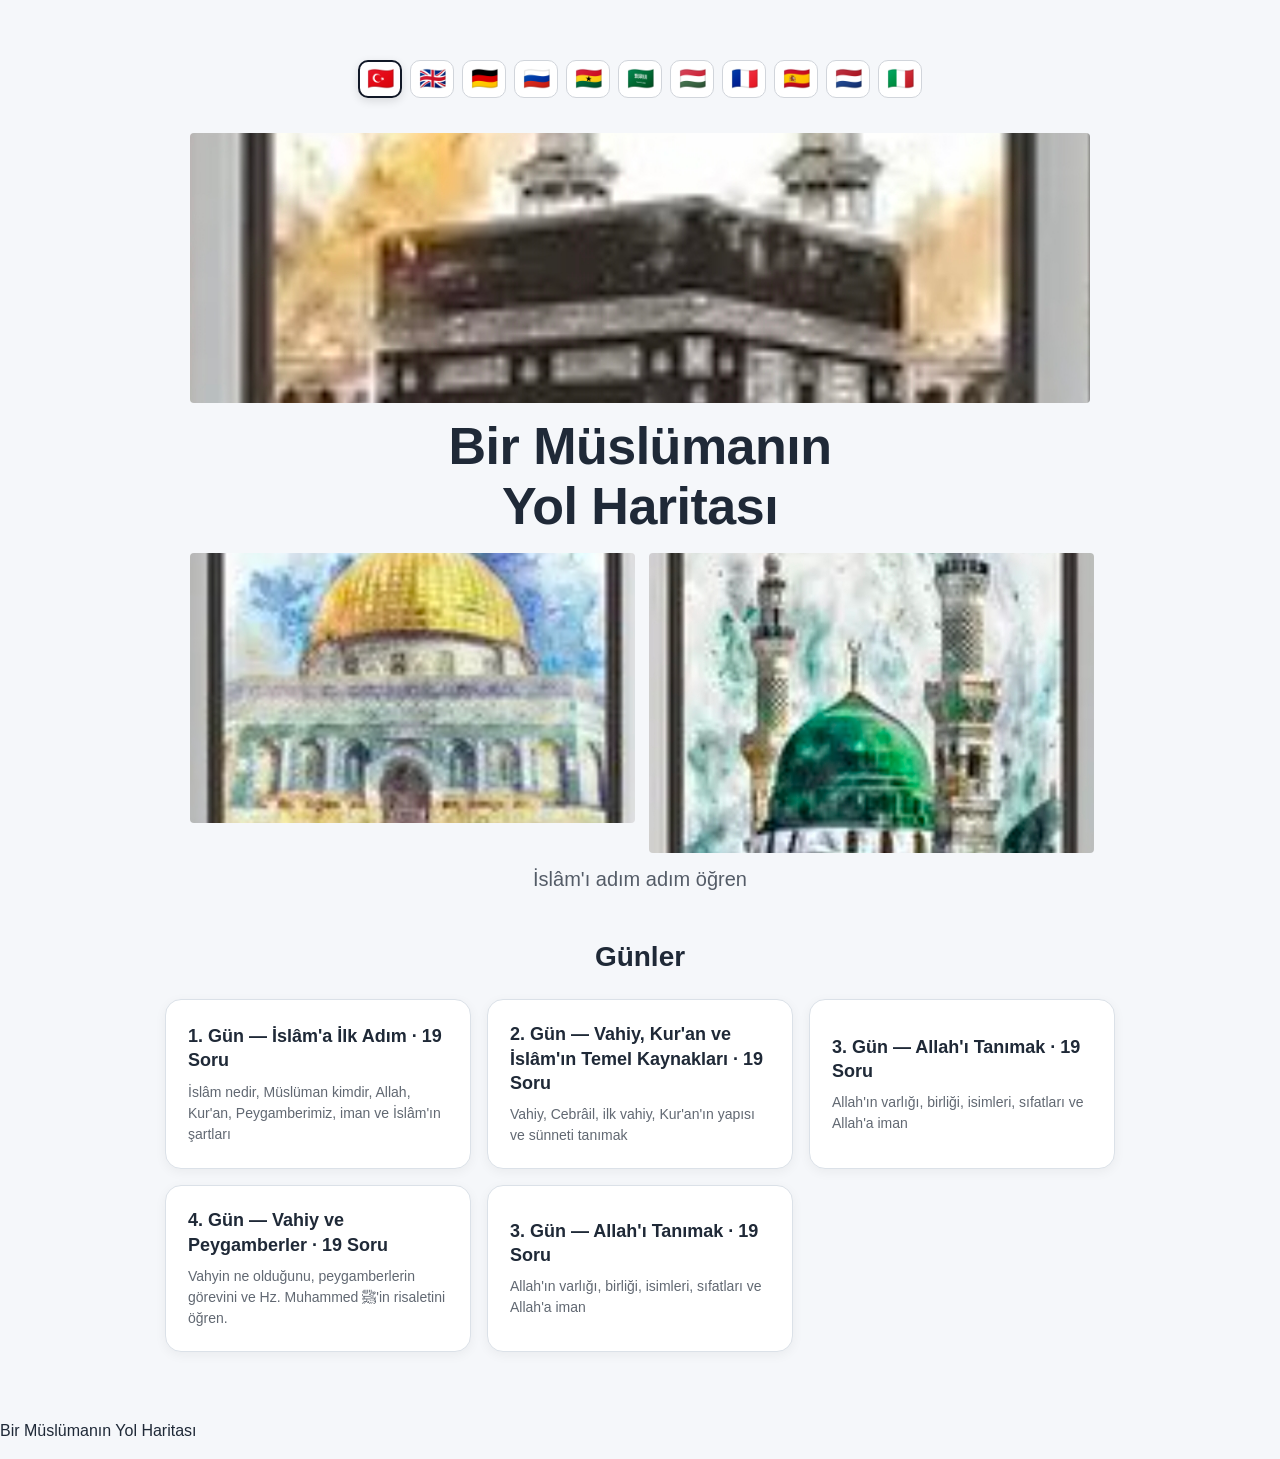
==== index.html @ 241ba75c "Update index.html" ====
<!DOCTYPE html>
<html lang="tr">

<head>

  <meta charset="UTF-8">

  <meta
    name="viewport"
    content="width=device-width, initial-scale=1.0"
  >

  <meta
    name="description"
    content="Bir Müslümanın Yol Haritası — 11 Dilde İslami Bilgi"
  >

  <meta
    name="theme-color"
    content="#f5f1e8"
  >

  <title>Bir Müslümanın Yol Haritası</title>

  <link
    rel="stylesheet"
    href="style.css"
  >

</head>


<body>


  <!-- =========================================
       ANA SAYFA
  ========================================== -->

  <main id="home-page">


    <!-- =====================================
         ÜST BÖLÜM
    ====================================== -->

    <header class="home-header">


      <!-- =====================================
           11 DİL
      ====================================== -->

      <div
        id="home-language-selector"
        class="language-selector"
        aria-label="Dil seçimi"
      ></div>


      <!-- =====================================
           KUTSAL MEKÂNLAR
      ====================================== -->

      <div class="holy-sites">


        <!-- KÂBE -->

        <div
          class="holy-site holy-site-kaaba"
        >

          <img
            src="Images/Kabe.jpg"
            alt="Kâbe"
            loading="eager"
          >

        </div>


        <!-- MESCİD-İ AKSÂ -->

        <div
          class="holy-site holy-site-aqsa"
        >

          <img
            src="Images/Aksa.jpg"
            alt="Mescid-i Aksâ"
            loading="eager"
          >

        </div>


        <!-- MESCİD-İ NEBEVÎ -->

        <div
          class="holy-site holy-site-nabawi"
        >

          <img
            src="Images/Nebevi.jpg"
            alt="Mescid-i Nebevî"
            loading="eager"
          >

        </div>


        <!-- ORTA BAŞLIK -->

        <div class="roadmap-title">

          <div>
            Bir Müslümanın
          </div>

          <div>
            Yol Haritası
          </div>

        </div>


      </div>


      <!-- ALT AÇIKLAMA -->

      <p class="home-subtitle">
        İslâm'ı adım adım öğren
      </p>


    </header>



    <!-- =====================================
         GÜNLER
    ====================================== -->

    <section class="days-section">

      <h2>
        Günler
      </h2>

      <div id="days-list">

        <p class="loading-days">
          Günler yükleniyor...
        </p>

      </div>

    </section>


  </main>



  <!-- =========================================
       SORU SAYFASI
  ========================================== -->

  <main
    id="question-page"
    style="display: none;"
  >


    <!-- =====================================
         DİL SEÇİCİ
    ====================================== -->

    <div
      id="language-selector"
      class="language-selector"
      aria-label="Dil seçimi"
    ></div>


    <!-- =====================================
         ÜST NAVİGASYON
    ====================================== -->

    <nav
      id="top-navigation"
      class="navigation"
      aria-label="Soru navigasyonu"
    ></nav>



    <!-- =====================================
         SORU İÇERİĞİ
    ====================================== -->

    <section
      id="question-content"
      class="question-content"
    ></section>



    <!-- =====================================
         ALT NAVİGASYON
    ====================================== -->

    <nav
      id="bottom-navigation"
      class="navigation"
      aria-label="Alt navigasyon"
    ></nav>


  </main>



  <!-- =========================================
       FOOTER
  ========================================== -->

  <footer>

    <p>
      Bir Müslümanın Yol Haritası
    </p>

  </footer>



  <!-- =========================================
       JAVASCRIPT
  ========================================== -->

  <script
    src="app.js"
    defer
  ></script>


</body>

</html>
---- style.css ----
/* =========================================
   BİR MÜSLÜMANIN YOL HARİTASI
   11 DİL
   STYLE.CSS
========================================= */

* {
  box-sizing: border-box;
}

html {
  margin: 0;
  padding: 0;
  scroll-behavior: smooth;
}

body {
  margin: 0;
  padding: 0;
  font-family:
    Arial,
    "Segoe UI",
    sans-serif;
  background: #f5f7fa;
  color: #1f2937;
  line-height: 1.6;
}

button,
input,
select {
  font: inherit;
}

button {
  cursor: pointer;
}

button:disabled {
  cursor: not-allowed;
  opacity: 0.45;
}


/* =========================================
   ANA KONTEYNER
========================================= */

#app {
  width: 100%;
  min-height: 100vh;
}

.container {
  width: min(1100px, calc(100% - 30px));
  margin: 0 auto;
}


/* =========================================
   ANA SAYFA
========================================= */

#home-page {
  min-height: 100vh;
  padding-bottom: 50px;
}

.home-header {
  text-align: center;
  padding: 30px 15px 25px;
}


/* =========================================
   KUTSAL MEKÂNLAR
========================================= */

.holy-sites {
  width: min(900px, calc(100% - 30px));
  margin: 25px auto 0;

  display: grid;

  grid-template-columns:
    1fr 1fr;

  grid-template-areas:
    "kaaba kaaba"
    "title title"
    "aqsa nabawi";

  gap: 10px;
}


/* =========================================
   GÖRSEL KUTULARI
========================================= */

.holy-site {
  width: 100%;
  overflow: hidden;
}

.holy-site img {
  display: block;
  width: 100%;
  height: 100%;
  object-fit: cover;
}


/* =========================================
   KÂBE
========================================= */

.holy-site-kaaba {
  grid-area: kaaba;
  height: 270px;
  border-radius: 4px;
}

.holy-site-kaaba img {
  width: 100%;
  height: 100%;
  object-fit: cover;
}


/* =========================================
   ORTA BAŞLIK
========================================= */

.roadmap-title {
  grid-area: title;

  margin: 0;
  padding: 4px 0 6px;

  font-size: clamp(30px, 5vw, 52px);

  font-weight: 800;

  line-height: 1.15;

  letter-spacing: -0.5px;

  text-align: center;
}


/* =========================================
   MESCİD-İ AKSÂ
========================================= */

.holy-site-aqsa {
  grid-area: aqsa;

  height: 270px;

  margin-right: 4px;

  border-radius: 4px;
}

.holy-site-aqsa img {
  width: 100%;
  height: 100%;
  object-fit: cover;
}


/* =========================================
   MESCİD-İ NEBEVÎ
========================================= */

.holy-site-nabawi {
  grid-area: nabawi;

  height: 300px;

  margin-left: 4px;

  border-radius: 4px;
}

.holy-site-nabawi img {
  width: 100%;
  height: 100%;
  object-fit: cover;
}


/* =========================================
   ALT AÇIKLAMA
========================================= */

.home-subtitle {
  margin: 10px auto 0;

  max-width: 750px;

  font-size: clamp(16px, 2.5vw, 20px);

  opacity: 0.75;
}


/* =========================================
   DİL SEÇİCİ
========================================= */

.language-selector {
  display: flex;
  flex-wrap: wrap;
  justify-content: center;
  align-items: center;
  gap: 8px;
  margin: 20px auto;
  padding: 10px;
}

.language-button {
  width: 44px;
  height: 38px;
  padding: 0;

  border: 1px solid #d1d5db;
  border-radius: 10px;

  background: #ffffff;

  font-size: 22px;

  display: inline-flex;
  justify-content: center;
  align-items: center;

  transition:
    transform 0.15s ease,
    box-shadow 0.15s ease,
    border-color 0.15s ease;
}

.language-button:hover {
  transform: translateY(-2px);

  box-shadow:
    0 4px 12px rgba(0, 0, 0, 0.10);
}

.language-button.active {
  border-width: 2px;

  border-color: #111827;

  box-shadow:
    0 3px 10px rgba(0, 0, 0, 0.12);
}


/* =========================================
   GÜNLER
========================================= */

.days-section {
  width: min(950px, calc(100% - 30px));
  margin: 0 auto;
}

.days-section h2 {
  margin: 15px 0 20px;

  text-align: center;

  font-size: 28px;
}

#days-list {
  display: grid;

  grid-template-columns:
    repeat(auto-fit, minmax(280px, 1fr));

  gap: 16px;
}

.day-card {
  width: 100%;

  padding: 22px;

  border: 1px solid #dbe1e8;
  border-radius: 16px;

  background: #ffffff;

  text-align: left;

  color: inherit;

  box-shadow:
    0 3px 12px rgba(0, 0, 0, 0.05);

  transition:
    transform 0.18s ease,
    box-shadow 0.18s ease;
}

.day-card:hover {
  transform: translateY(-3px);

  box-shadow:
    0 8px 22px rgba(0, 0, 0, 0.10);
}

.day-card-title {
  font-size: 18px;

  font-weight: 750;

  line-height: 1.35;
}

.day-card-subtitle {
  margin-top: 9px;

  font-size: 14px;

  line-height: 1.5;

  opacity: 0.70;
}

.loading-days {
  grid-column: 1 / -1;

  text-align: center;

  padding: 40px 10px;

  opacity: 0.7;
}


/* =========================================
   SORU SAYFASI
========================================= */

#question-page {
  display: none;

  min-height: 100vh;

  padding: 10px 0 50px;
}

#question-content {
  width: min(950px, calc(100% - 30px));

  margin: 0 auto;
}

.question-day-title {
  margin: 18px auto 20px;

  text-align: center;

  font-size: clamp(23px, 4vw, 34px);

  line-height: 1.25;
}


/* =========================================
   SORU KARTI
========================================= */

.question-card {
  width: 100%;

  background: #ffffff;

  border: 1px solid #dbe1e8;

  border-radius: 18px;

  padding: 22px;

  box-shadow:
    0 5px 18px rgba(0, 0, 0, 0.06);
}


/* =========================================
   DİL BLOKLARI
========================================= */

.language-block {
  padding: 18px 0;

  border-bottom: 1px solid #e5e7eb;
}

.language-block:first-child {
  padding-top: 5px;
}

.language-block:last-of-type {
  border-bottom: none;
}

.language-block.selected-language {
  border-radius: 12px;

  padding: 18px;

  margin: 0 -4px;
}


/* =========================================
   SORU VE CEVAP
========================================= */

.question-line {
  font-size: 18px;

  font-weight: 750;

  line-height: 1.55;
}

.answer-line {
  margin-top: 9px;

  font-size: 16px;

  line-height: 1.65;
}


/* =========================================
   ARAPÇA
========================================= */

.arabic-language {
  text-align: right;

  direction: rtl;
}

.arabic-language .question-line,
.arabic-language .answer-line {
  font-family:
    "Noto Naskh Arabic",
    "Amiri",
    "Traditional Arabic",
    serif;
}

.arabic-language .question-line {
  font-size: 21px;
}

.arabic-language .answer-line {
  font-size: 19px;
}


/* =========================================
   KAYNAKLAR
========================================= */

.sources {
  margin-top: 24px;

  padding-top: 18px;

  border-top: 2px solid #e5e7eb;
}

.sources h3 {
  margin: 0 0 10px;

  font-size: 18px;
}

.sources ul {
  margin: 0;

  padding-left: 22px;
}

.sources li {
  margin: 6px 0;
}

.sources a {
  color: inherit;

  text-decoration: underline;

  text-underline-offset: 3px;
}


/* =========================================
   NAVİGASYON
========================================= */

#top-navigation,
#bottom-navigation {
  width: min(1100px, calc(100% - 30px));

  margin: 8px auto;
}

.navigation-wrapper {
  width: 100%;

  display: flex;

  justify-content: center;

  align-items: center;
}

.navigation-main-row {
  width: 100%;

  display: grid;

  grid-template-columns:
    minmax(0, 1fr)
    auto
    minmax(0, 1fr);

  align-items: center;

  justify-content: center;

  column-gap: 18px;
}

.navigation-group {
  display: grid;

  grid-template-columns:
    minmax(0, 1fr)
    65px
    minmax(0, 1fr);

  align-items: center;

  justify-items: center;

  gap: 8px;

  min-width: 0;
}

.question-navigation-group {
  justify-self: stretch;
}

.day-navigation-group {
  justify-self: stretch;
}


/* =========================================
   NAVİGASYON BUTONLARI
========================================= */

.navigation-arrow-button {
  width: 100%;

  height: 58px;

  padding: 0 12px;

  border: 1px solid #cfd5dc;

  border-radius: 14px;

  background: #ffffff;

  color: #1f2937;

  font-size: 32px;

  font-weight: 700;

  line-height: 1;

  display: flex;

  align-items: center;

  justify-content: center;

  text-align: center;

  transition:
    transform 0.15s ease,
    box-shadow 0.15s ease,
    background 0.15s ease;
}

.navigation-arrow-button:hover:not(:disabled) {
  transform: translateY(-2px);

  box-shadow:
    0 5px 14px rgba(0, 0, 0, 0.10);

  background: #fafafa;
}


/* =========================================
   SAYI GİRİŞ
========================================= */

.navigation-number-input {
  width: 65px;

  height: 58px;

  padding: 6px;

  border: 1px solid #9ca3af;

  border-radius: 14px;

  background: #ffffff;

  color: #111827;

  text-align: center;

  font-weight: 700;

  font-size: 21px;

  outline: none;

  transition:
    border-color 0.15s ease,
    box-shadow 0.15s ease;
}

.navigation-number-input:focus {
  border-color: #374151;

  box-shadow:
    0 0 0 3px
    rgba(55, 65, 81, 0.12);
}

.navigation-number-input::placeholder {
  color: #9ca3af;
}


/* =========================================
   ORTA KÂBE
========================================= */

.navigation-home-group {
  display: flex;

  align-items: center;

  justify-content: center;

  justify-self: center;

  text-align: center;
}

.navigation-home-button {
  width: 68px;

  height: 68px;

  padding: 0;

  border: 1px solid #cfd5dc;

  border-radius: 16px;

  background: #ffffff;

  font-size: 40px;

  display: flex;

  align-items: center;

  justify-content: center;

  text-align: center;

  margin: 0 auto;

  box-shadow:
    0 3px 10px rgba(0, 0, 0, 0.06);

  transition:
    transform 0.15s ease,
    box-shadow 0.15s ease;
}

.navigation-home-button:hover {
  transform: translateY(-2px);

  box-shadow:
    0 6px 16px rgba(0, 0, 0, 0.12);
}

.navigation-row {
  display: flex;

  align-items: center;

  justify-content: center;

  gap: 10px;

  flex-wrap: wrap;
}

.navigation-home-row {
  display: flex;

  justify-content: center;

  align-items: center;

  width: 100%;
}


/* =========================================
   RTL
========================================= */

[dir="rtl"] {
  direction: rtl;
}

[dir="rtl"] .sources ul {
  padding-left: 0;

  padding-right: 22px;
}


/* =========================================
   FOCUS
========================================= */

button:focus-visible,
input:focus-visible,
select:focus-visible,
a:focus-visible {
  outline:
    3px solid rgba(59, 130, 246, 0.35);

  outline-offset: 2px;
}


/* =========================================
   YÜKLEME
========================================= */

.loading {
  text-align: center;

  padding: 40px 15px;

  opacity: 0.7;
}


/* =========================================
   TTS KONTROLLERİ
========================================= */

.tts-controls {
  width: min(950px, calc(100% - 30px));

  margin: 14px auto 8px;

  display: flex;

  align-items: center;

  justify-content: center;

  gap: 8px;

  flex-wrap: nowrap;

  direction: ltr;

  text-align: center;

  position: relative;

  z-index: 20;
}


/* =========================================
   TTS BUTONLARI
========================================= */

.tts-button {
  width: 52px;

  height: 48px;

  padding: 0;

  margin: 0;

  border: 2px solid #16803c;

  border-radius: 12px;

  background: #eaf7ef;

  color: #16803c;

  display: inline-flex;

  align-items: center;

  justify-content: center;

  text-align: center;

  font-family:
    Arial,
    "Segoe UI",
    sans-serif;

  font-size: 25px;

  font-weight: 800;

  line-height: 1;

  cursor: pointer;

  user-select: none;

  -webkit-tap-highlight-color: transparent;

  transition:
    transform 0.12s ease,
    background 0.12s ease,
    box-shadow 0.12s ease,
    color 0.12s ease;

  flex-shrink: 0;
}

.tts-button:hover:not(:disabled) {
  background: #d8f1e1;

  box-shadow:
    0 4px 10px rgba(22, 128, 60, 0.18);
}

.tts-button:active:not(:disabled) {
  transform: scale(0.92);

  background: #c7ead3;
}

.tts-button.active {
  background: #c7ead3;

  color: #166534;

  box-shadow:
    0 0 0 2px rgba(22, 128, 60, 0.15);
}

.tts-button:disabled {
  opacity: 0.35;

  cursor: not-allowed;

  transform: none;

  box-shadow: none;
}


/* =========================================
   SVG İKONLARI
========================================= */

.tts-button svg {
  width: 25px;

  height: 25px;

  display: block;

  margin: auto;

  fill: none;

  stroke: currentColor;

  stroke-width: 2.4;

  stroke-linecap: round;

  stroke-linejoin: round;

  pointer-events: none;
}


/* =========================================
   PLAY
========================================= */

.tts-play {
  width: 58px;

  height: 52px;

  font-size: 27px;
}


/* =========================================
   PAUSE
========================================= */

.tts-pause {
  width: 52px;

  height: 48px;

  font-size: 24px;
}


/* =========================================
   STOP
========================================= */

.tts-stop {
  font-size: 22px;
}


/* =========================================
   HIZ BUTONLARI
========================================= */

.tts-slow,
.tts-fast,
.tts-very-fast {
  letter-spacing: -4px;
}

.tts-speed-icon {
  display: inline-flex;

  align-items: center;

  justify-content: center;

  gap: 1px;

  min-width: 28px;

  height: 28px;

  color: currentColor;

  font-size: 20px;

  font-weight: 800;

  line-height: 1;

  letter-spacing: -3px;

  pointer-events: none;
}

.tts-speed-icon span {
  display: inline-block;
}


/* =========================================
   TTS AYAR BUTONU
========================================= */

.tts-settings-button {
  flex-shrink: 0;

  display: inline-flex !important;

  visibility: visible !important;

  opacity: 1;
}


/* =========================================
   TTS AYAR PANELİ
========================================= */

.tts-settings {
  width: min(420px, calc(100% - 30px));

  margin: 8px auto 18px;

  padding: 18px;

  border: 1px solid #dbe1e8;

  border-radius: 16px;

  background: #ffffff;

  box-shadow:
    0 5px 18px rgba(0, 0, 0, 0.08);

  display: none;

  text-align: left;

  position: relative;

  z-index: 100;
}

.tts-settings.open {
  display: block;
}

.tts-settings[hidden] {
  display: none !important;
}


/* =========================================
   AYAR SATIRLARI
========================================= */

.tts-setting-row {
  display: flex;

  flex-direction: column;

  gap: 7px;

  margin-bottom: 15px;
}

.tts-setting-row:last-child {
  margin-bottom: 0;
}

.tts-setting-label {
  font-size: 14px;

  font-weight: 700;

  color: #374151;
}


/* =========================================
   SES SEÇİMİ
========================================= */

.tts-voice-select {
  width: 100%;

  min-height: 42px;

  padding: 8px 10px;

  border: 1px solid #cfd5dc;

  border-radius: 10px;

  background: #ffffff;

  color: #1f2937;

  outline: none;

  cursor: pointer;
}

.tts-voice-select:focus {
  border-color: #16A34A;

  box-shadow:
    0 0 0 3px
    rgba(22, 163, 74, 0.12);
}


/* =========================================
   HIZ KAYDIRICISI
========================================= */

.tts-rate-slider {
  width: 100%;

  margin: 0;

  accent-color: #16A34A;

  cursor: pointer;
}


/* =========================================
   HIZ DEĞERİ
========================================= */

.tts-rate-value {
  text-align: center;

  font-size: 14px;

  font-weight: 700;

  color: #16A34A;
}


/* =========================================
   MOBİL
========================================= */

@media (max-width: 600px) {

  .container {
    width: min(100% - 20px, 1100px);
  }

  .home-header {
    padding-top: 20px;
  }

  .holy-sites {
    width: calc(100% - 20px);

    margin-top: 15px;

    gap: 8px;
  }

  .holy-site-kaaba {
    height: 300px;
  }

  .roadmap-title {
    padding: 2px 0 4px;

    font-size: 30px;

    line-height: 1.12;
  }

  .holy-site-aqsa,
  .holy-site-nabawi {
    height: 300px;
  }

  .holy-site-aqsa {
    margin-right: 3px;
  }

  .holy-site-nabawi {
    margin-left: 3px;
  }

  .home-subtitle {
    margin-top: 8px;

    font-size: 19px;
  }

  .language-selector {
    gap: 6px;

    padding: 6px;

    margin: 14px auto;
  }

  .language-button {
    width: 40px;

    height: 36px;

    font-size: 20px;
  }

  .days-section {
    width: calc(100% - 20px);
  }

  #days-list {
    grid-template-columns: 1fr;
  }

  .day-card {
    padding: 18px;
  }

  #question-content {
    width: calc(100% - 20px);
  }

  .question-card {
    padding: 16px;

    border-radius: 14px;
  }

  .question-line {
    font-size: 16px;
  }

  .answer-line {
    font-size: 15px;
  }

  .arabic-language .question-line {
    font-size: 19px;
  }

  .arabic-language .answer-line {
    font-size: 17px;
  }

  #top-navigation,
  #bottom-navigation {
    width: calc(100% - 16px);

    margin: 6px auto;
  }

  .navigation-main-row {
    grid-template-columns:
      minmax(0, 1fr)
      auto
      minmax(0, 1fr);

    column-gap: 5px;

    justify-content: center;
  }

  .navigation-group {
    grid-template-columns:
      minmax(0, 1fr)
      48px
      minmax(0, 1fr);

    gap: 4px;

    justify-items: center;
  }

  .navigation-arrow-button {
    height: 52px;

    min-width: 0;

    padding: 0 3px;

    border-radius: 11px;

    font-size: 28px;

    display: flex;

    align-items: center;

    justify-content: center;

    text-align: center;
  }

  .navigation-number-input {
    width: 48px;

    height: 52px;

    padding: 3px;

    border-radius: 11px;

    font-size: 18px;

    text-align: center;
  }

  .navigation-home-group {
    justify-self: center;

    display: flex;

    align-items: center;

    justify-content: center;
  }

  .navigation-home-button {
    width: 52px;

    height: 52px;

    border-radius: 12px;

    font-size: 30px;

    margin: 0 auto;

    display: flex;

    align-items: center;

    justify-content: center;
  }


  /* =====================================
     TTS MOBİL
  ====================================== */

  .tts-controls {
    width: calc(100% - 20px);

    gap: 5px;

    margin-top: 12px;

    margin-left: auto;

    margin-right: auto;

    display: flex;

    align-items: center;

    justify-content: center;

    flex-wrap: nowrap;

    overflow: visible;
  }

  .tts-button {
    width: 43px;

    height: 42px;

    border-radius: 9px;

    font-size: 21px;

    display: inline-flex;

    align-items: center;

    justify-content: center;

    text-align: center;

    flex-shrink: 0;
  }

  .tts-button svg {
    width: 21px;

    height: 21px;

    margin: auto;
  }

  .tts-play {
    width: 47px;

    height: 44px;

    font-size: 23px;
  }

  .tts-pause {
    width: 43px;

    height: 42px;

    font-size: 20px;
  }

  .tts-stop {
    font-size: 19px;
  }

  .tts-speed-icon {
    min-width: 24px;

    height: 24px;

    font-size: 17px;
  }

  /* Z Fold kapalı ekran için
     ayar butonu daha küçük */

  .tts-settings-button {
    width: 40px;

    height: 40px;

    font-size: 19px;

    border-radius: 9px;
  }

  .tts-settings-button svg {
    width: 20px;

    height: 20px;
  }

  .tts-settings {
    width: calc(100% - 20px);

    max-width: 360px;

    padding: 14px;

    margin-top: 7px;
  }

}


/* =========================================
   Z FOLD / ORTA BÜYÜKLÜK
========================================= */

@media (min-width: 601px) and (max-width: 900px) {

  .tts-controls {
    width: min(700px, calc(100% - 30px));

    gap: 7px;

    display: flex;

    visibility: visible;

    opacity: 1;
  }

  .tts-settings-button {
    display: inline-flex !important;

    visibility: visible !important;

    opacity: 1 !important;

    width: 46px;

    height: 44px;

    flex-shrink: 0;
  }

  .tts-settings {
    width: min(380px, calc(100% - 30px));

    max-width: 380px;

    margin-left: auto;

    margin-right: auto;
  }

}


/* =========================================
   Z FOLD AÇIK BÜYÜK EKRAN
========================================= */

@media (min-width: 901px) {

  .tts-controls {
    width: min(950px, calc(100% - 30px));

    display: flex;

    visibility: visible;

    opacity: 1;
  }

  .tts-settings-button {
    display: inline-flex !important;

    visibility: visible !important;

    opacity: 1 !important;

    flex-shrink: 0;
  }

}


/* =========================================
   ÇOK KÜÇÜK EKRANLAR
========================================= */

@media (max-width: 300px) {

  .roadmap-title {
    font-size: 26px;
  }

  .holy-sites {
    width: calc(100% - 16px);

    gap: 7px;
  }

  .holy-site-kaaba {
    height: 250px;
  }

  .roadmap-title {
    margin: 0;

    padding: 2px 0 3px;
  }

  .holy-site-aqsa,
  .holy-site-nabawi {
    height: 250px;
  }

  .holy-site-aqsa {
    margin-right: 3px;
  }

  .holy-site-nabawi {
    margin-left: 3px;
  }

  .language-selector {
    gap: 5px;
  }

  .language-button {
    width: 37px;

    height: 34px;

    font-size: 19px;
  }

  #top-navigation,
  #bottom-navigation {
    width: calc(100% - 10px);
  }

  .navigation-main-row {
    column-gap: 3px;

    justify-content: center;
  }

  .navigation-group {
    grid-template-columns:
      minmax(0, 1fr)
      42px
      minmax(0, 1fr);

    gap: 3px;

    justify-items: center;
  }

  .navigation-arrow-button {
    height: 48px;

    font-size: 25px;

    border-radius: 9px;

    display: flex;

    align-items: center;

    justify-content: center;

    text-align: center;
  }

  .navigation-number-input {
    width: 42px;

    height: 48px;

    font-size: 16px;

    border-radius: 9px;

    text-align: center;
  }

  .navigation-home-button {
    width: 48px;

    height: 48px;

    font-size: 27px;

    border-radius: 10px;

    margin: 0 auto;
  }


  /* =====================================
     TTS ÇOK KÜÇÜK EKRAN
  ====================================== */

  .tts-controls {
    gap: 3px;

    width: calc(100% - 8px);

    margin-left: auto;

    margin-right: auto;

    justify-content: center;

    overflow: visible;
  }

  .tts-button {
    width: 38px;

    height: 38px;

    border-radius: 8px;

    font-size: 18px;

    display: inline-flex;

    align-items: center;

    justify-content: center;

    text-align: center;
  }

  .tts-button svg {
    width: 19px;

    height: 19px;

    margin: auto;
  }

  .tts-play {
    width: 42px;

    height: 40px;

    font-size: 20px;
  }

  .tts-pause {
    width: 38px;

    height: 38px;

    font-size: 17px;
  }

  .tts-stop {
    font-size: 17px;
  }

  .tts-speed-icon {
    font-size: 15px;

    min-width: 21px;
  }

  .tts-settings-button {
    width: 36px;

    height: 36px;

    font-size: 17px;
  }

}
/* =========================================
   TTS AYAR PANELİ
========================================= */

#tts-settings-panel {
  display: flex !important;
  flex-direction: column;
  box-sizing: border-box;
  width: 100%;
  margin: 10px 0;
  padding: 15px;
  position: relative;
  z-index: 99999;
  overflow: visible;
}

#tts-settings-panel select,
#tts-settings-panel input {
  width: 100%;
  box-sizing: border-box;
}

#tts-settings-panel button {
  cursor: pointer;
}

/* =========================================
   SON
========================================= */
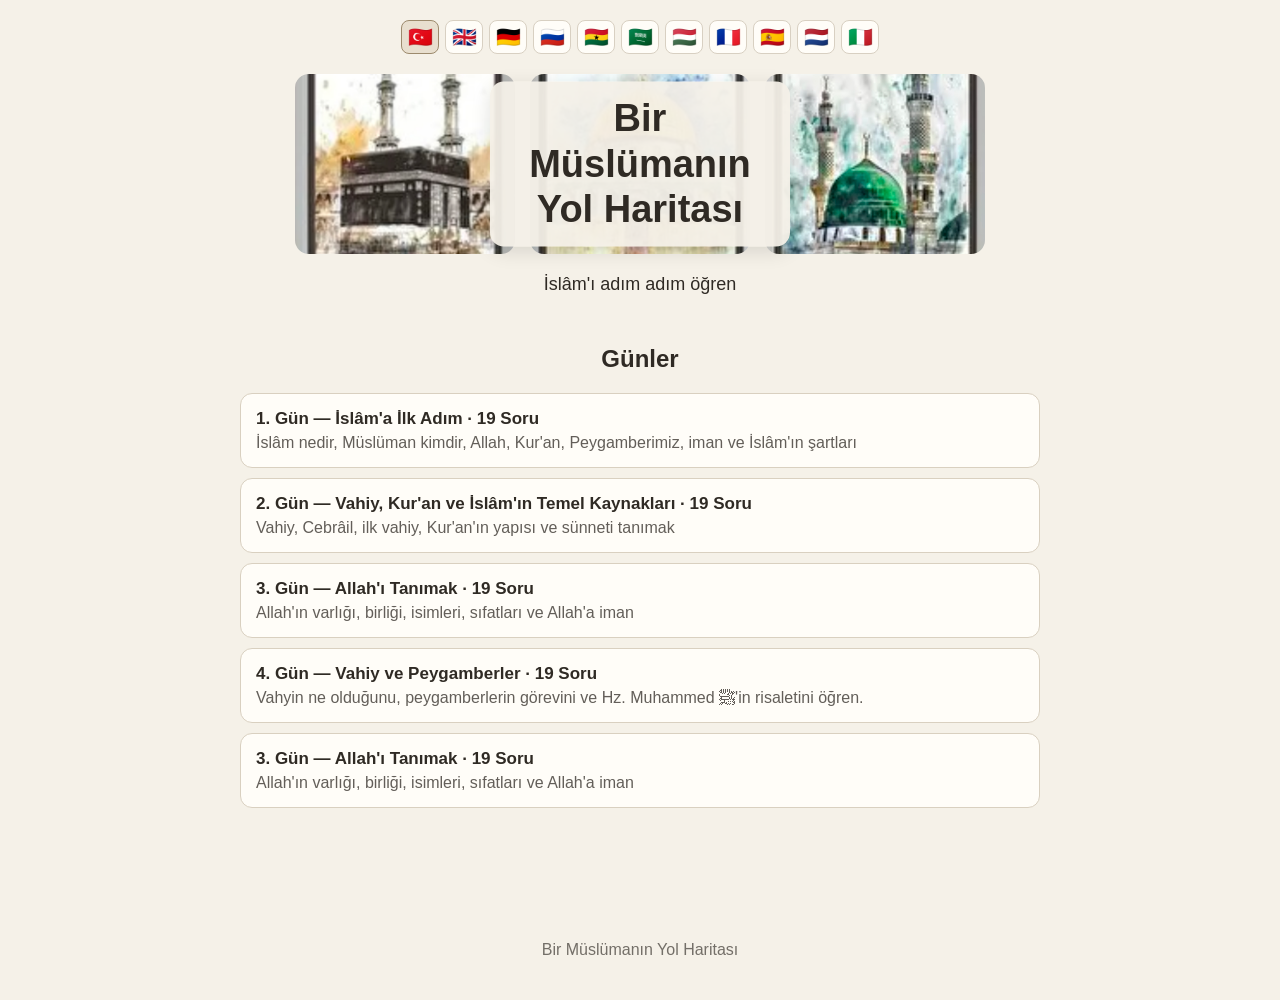
==== commit c9a6d3f5: "Update index.html" ====
--- a/index.html
+++ b/index.html
@@ -39,17 +39,9 @@
 
   <main id="home-page">
 
-
-    <!-- =====================================
-         ÜST BÖLÜM
-    ====================================== -->
-
     <header class="home-header">
 
-
-      <!-- =====================================
-           11 DİL
-      ====================================== -->
+      <!-- 11 DİL -->
 
       <div
         id="home-language-selector"
@@ -58,9 +50,7 @@
       ></div>
 
 
-      <!-- =====================================
-           KUTSAL MEKÂNLAR
-      ====================================== -->
+      <!-- KUTSAL MEKÂNLAR -->
 
       <div class="holy-sites">
 
@@ -110,7 +100,7 @@
         </div>
 
 
-        <!-- ORTA BAŞLIK -->
+        <!-- BAŞLIK -->
 
         <div class="roadmap-title">
 
@@ -124,7 +114,6 @@
 
         </div>
 
-
       </div>
 
 
@@ -134,14 +123,10 @@
         İslâm'ı adım adım öğren
       </p>
 
-
     </header>
 
 
-
-    <!-- =====================================
-         GÜNLER
-    ====================================== -->
+    <!-- GÜNLER -->
 
     <section class="days-section">
 
@@ -159,7 +144,6 @@
 
     </section>
 
-
   </main>
 
 
@@ -174,9 +158,7 @@
   >
 
 
-    <!-- =====================================
-         DİL SEÇİCİ
-    ====================================== -->
+    <!-- DİL SEÇİCİ -->
 
     <div
       id="language-selector"
@@ -185,9 +167,7 @@
     ></div>
 
 
-    <!-- =====================================
-         ÜST NAVİGASYON
-    ====================================== -->
+    <!-- ÜST NAVİGASYON -->
 
     <nav
       id="top-navigation"
@@ -196,10 +176,7 @@
     ></nav>
 
 
-
-    <!-- =====================================
-         SORU İÇERİĞİ
-    ====================================== -->
+    <!-- SORU İÇERİĞİ -->
 
     <section
       id="question-content"
@@ -207,10 +184,7 @@
     ></section>
 
 
-
-    <!-- =====================================
-         ALT NAVİGASYON
-    ====================================== -->
+    <!-- ALT NAVİGASYON -->
 
     <nav
       id="bottom-navigation"
@@ -218,7 +192,6 @@
       aria-label="Alt navigasyon"
     ></nav>
 
-
   </main>
 
 
--- a/style.css
+++ b/style.css
@@ -1,6 +1,5 @@
 /* =========================================
    BİR MÜSLÜMANIN YOL HARİTASI
-   11 DİL
    STYLE.CSS
 ========================================= */
 
@@ -9,21 +8,15 @@
 }
 
 html {
-  margin: 0;
-  padding: 0;
   scroll-behavior: smooth;
 }
 
 body {
   margin: 0;
   padding: 0;
-  font-family:
-    Arial,
-    "Segoe UI",
-    sans-serif;
-  background: #f5f7fa;
-  color: #1f2937;
-  line-height: 1.6;
+  background: #f5f1e8;
+  color: #2f2a24;
+  font-family: Arial, Helvetica, sans-serif;
 }
 
 button,
@@ -32,43 +25,59 @@
   font: inherit;
 }
 
-button {
-  cursor: pointer;
-}
-
-button:disabled {
-  cursor: not-allowed;
-  opacity: 0.45;
-}
-
-
-/* =========================================
-   ANA KONTEYNER
-========================================= */
-
-#app {
+
+/* =========================================
+   ANA SAYFA
+========================================= */
+
+#home-page {
   width: 100%;
   min-height: 100vh;
-}
-
-.container {
-  width: min(1100px, calc(100% - 30px));
-  margin: 0 auto;
-}
-
-
-/* =========================================
-   ANA SAYFA
-========================================= */
-
-#home-page {
-  min-height: 100vh;
-  padding-bottom: 50px;
 }
 
 .home-header {
   text-align: center;
-  padding: 30px 15px 25px;
+  padding: 20px 12px 10px;
+}
+
+
+/* =========================================
+   DİL SEÇİCİ
+========================================= */
+
+.language-selector {
+  width: 100%;
+  display: flex;
+  justify-content: center;
+  align-items: center;
+  flex-wrap: wrap;
+  gap: 6px;
+  margin: 0 auto 14px;
+}
+
+.language-button {
+  width: 38px;
+  height: 34px;
+  padding: 0;
+  border: 1px solid #d8d0c2;
+  border-radius: 8px;
+  background: #fffdf8;
+  cursor: pointer;
+  font-size: 20px;
+  line-height: 1;
+  transition:
+    transform 0.15s ease,
+    background 0.15s ease,
+    border-color 0.15s ease;
+}
+
+.language-button:hover {
+  transform: translateY(-1px);
+}
+
+.language-button.active {
+  background: #e8dfcf;
+  border-color: #9c8a6d;
 }
 
 
@@ -77,947 +86,305 @@
 ========================================= */
 
 .holy-sites {
-  width: min(900px, calc(100% - 30px));
-  margin: 25px auto 0;
-
-  display: grid;
-
-  grid-template-columns:
-    1fr 1fr;
-
-  grid-template-areas:
-    "kaaba kaaba"
-    "title title"
-    "aqsa nabawi";
-
-  gap: 10px;
-}
-
-
-/* =========================================
-   GÖRSEL KUTULARI
-========================================= */
+  position: relative;
+  width: min(100%, 900px);
+  margin: 20px auto;
+  display: flex;
+  justify-content: center;
+  align-items: center;
+  gap: 15px;
+}
 
 .holy-site {
-  width: 100%;
+  width: 25%;
+  max-width: 220px;
   overflow: hidden;
+  border-radius: 14px;
 }
 
 .holy-site img {
   display: block;
   width: 100%;
-  height: 100%;
+  height: 180px;
   object-fit: cover;
 }
 
-
-/* =========================================
-   KÂBE
-========================================= */
-
-.holy-site-kaaba {
-  grid-area: kaaba;
-  height: 270px;
-  border-radius: 4px;
-}
-
-.holy-site-kaaba img {
-  width: 100%;
-  height: 100%;
-  object-fit: cover;
-}
-
-
-/* =========================================
-   ORTA BAŞLIK
-========================================= */
-
 .roadmap-title {
-  grid-area: title;
-
-  margin: 0;
-  padding: 4px 0 6px;
-
-  font-size: clamp(30px, 5vw, 52px);
-
-  font-weight: 800;
-
-  line-height: 1.15;
-
-  letter-spacing: -0.5px;
-
+  position: absolute;
+  left: 50%;
+  top: 50%;
+  transform: translate(-50%, -50%);
+  width: min(75%, 300px);
+  padding: 14px 18px;
+  border-radius: 14px;
+  background: rgba(245, 241, 232, 0.94);
+  box-shadow: 0 5px 20px rgba(0, 0, 0, 0.12);
+  font-size: clamp(22px, 4vw, 38px);
+  font-weight: 700;
+  line-height: 1.2;
+}
+
+.home-subtitle {
+  margin: 16px 0 20px;
+  font-size: 18px;
+}
+
+
+/* =========================================
+   GÜNLER
+========================================= */
+
+.days-section {
+  width: min(100% - 24px, 800px);
+  margin: 0 auto;
+  padding-bottom: 40px;
+}
+
+.days-section h2 {
   text-align: center;
-}
-
-
-/* =========================================
-   MESCİD-İ AKSÂ
-========================================= */
-
-.holy-site-aqsa {
-  grid-area: aqsa;
-
-  height: 270px;
-
-  margin-right: 4px;
-
-  border-radius: 4px;
-}
-
-.holy-site-aqsa img {
-  width: 100%;
-  height: 100%;
-  object-fit: cover;
-}
-
-
-/* =========================================
-   MESCİD-İ NEBEVÎ
-========================================= */
-
-.holy-site-nabawi {
-  grid-area: nabawi;
-
-  height: 300px;
-
-  margin-left: 4px;
-
-  border-radius: 4px;
-}
-
-.holy-site-nabawi img {
-  width: 100%;
-  height: 100%;
-  object-fit: cover;
-}
-
-
-/* =========================================
-   ALT AÇIKLAMA
-========================================= */
-
-.home-subtitle {
-  margin: 10px auto 0;
-
-  max-width: 750px;
-
-  font-size: clamp(16px, 2.5vw, 20px);
-
+  margin: 20px 0;
+}
+
+#days-list {
+  display: flex;
+  flex-direction: column;
+  gap: 10px;
+}
+
+.loading-days {
+  text-align: center;
+}
+
+.day-card {
+  width: 100%;
+  padding: 15px;
+  border: 1px solid #d9d0c0;
+  border-radius: 12px;
+  background: #fffdf8;
+  color: inherit;
+  text-align: left;
+  cursor: pointer;
+}
+
+.day-card:hover {
+  background: #f0eadf;
+}
+
+.day-card-title {
+  font-weight: 700;
+  font-size: 17px;
+}
+
+.day-card-subtitle {
+  margin-top: 5px;
   opacity: 0.75;
 }
 
 
 /* =========================================
-   DİL SEÇİCİ
-========================================= */
-
-.language-selector {
-  display: flex;
-  flex-wrap: wrap;
+   SORU SAYFASI
+========================================= */
+
+#question-page {
+  width: min(100%, 900px);
+  margin: 0 auto;
+  padding: 15px 12px 40px;
+}
+
+.question-content {
+  width: 100%;
+}
+
+.question-day-title {
+  text-align: center;
+  margin: 16px 0;
+}
+
+
+/* =========================================
+   NAVİGASYON
+========================================= */
+
+.navigation {
+  width: 100%;
+  margin: 10px 0;
+}
+
+.navigation-wrapper {
+  width: 100%;
+}
+
+.navigation-main-row {
+  width: 100%;
+  display: grid;
+  grid-template-columns: 1fr auto 1fr;
+  align-items: center;
+  gap: 10px;
+}
+
+.navigation-group {
+  display: flex;
+  align-items: center;
+  justify-content: center;
+  gap: 7px;
+}
+
+.question-navigation-group {
+  justify-content: flex-start;
+}
+
+.day-navigation-group {
+  justify-content: flex-end;
+}
+
+.navigation-home-group {
+  display: flex;
+  justify-content: center;
+}
+
+.navigation-arrow-button,
+.navigation-home-button {
+  min-width: 42px;
+  height: 38px;
+  border: 1px solid #cfc4b2;
+  border-radius: 9px;
+  background: #fffdf8;
+  cursor: pointer;
+}
+
+.navigation-arrow-button:disabled {
+  opacity: 0.35;
+  cursor: not-allowed;
+}
+
+.navigation-number-input {
+  width: 62px;
+  height: 38px;
+  border: 1px solid #cfc4b2;
+  border-radius: 9px;
+  background: #fffdf8;
+  text-align: center;
+}
+
+
+/* =========================================
+   SORU KARTI
+========================================= */
+
+.question-card {
+  width: 100%;
+  margin: 15px 0;
+  padding: 15px;
+  border-radius: 14px;
+  background: #fffdf8;
+  box-shadow: 0 4px 18px rgba(0, 0, 0, 0.08);
+}
+
+.language-block {
+  margin-bottom: 18px;
+  padding: 14px;
+  border: 1px solid #e1d8ca;
+  border-radius: 12px;
+}
+
+.language-block.selected-language {
+  border-width: 2px;
+}
+
+.question-line {
+  font-weight: 700;
+  line-height: 1.6;
+}
+
+.answer-line {
+  margin-top: 8px;
+  line-height: 1.7;
+}
+
+.arabic-language {
+  font-family: "Amiri", "Noto Naskh Arabic", serif;
+  text-align: right;
+  font-size: 1.08em;
+}
+
+
+/* =========================================
+   TTS KONTROL PANELİ
+========================================= */
+
+#tts-controls {
+  width: 100%;
+  display: flex;
+  flex-direction: row;
   justify-content: center;
   align-items: center;
-  gap: 8px;
-  margin: 20px auto;
-  padding: 10px;
-}
-
-.language-button {
-  width: 44px;
-  height: 38px;
+  flex-wrap: nowrap;
+  gap: 7px;
+  margin: 10px auto 8px;
+  padding: 8px;
+  border: 1px solid #d8cdbb;
+  border-radius: 12px;
+  background: #fffdf8;
+}
+
+
+/* =========================================
+   TTS BUTONLARI
+========================================= */
+
+.tts-button {
+  width: 42px;
+  height: 40px;
+  min-width: 42px;
   padding: 0;
-
-  border: 1px solid #d1d5db;
-  border-radius: 10px;
-
-  background: #ffffff;
-
-  font-size: 22px;
-
+  border: 1px solid #cfc4b2;
+  border-radius: 9px;
+  background: #f8f3e9;
+  color: #302a23;
+  cursor: pointer;
   display: inline-flex;
+  align-items: center;
   justify-content: center;
-  align-items: center;
-
-  transition:
-    transform 0.15s ease,
-    box-shadow 0.15s ease,
-    border-color 0.15s ease;
-}
-
-.language-button:hover {
-  transform: translateY(-2px);
-
-  box-shadow:
-    0 4px 12px rgba(0, 0, 0, 0.10);
-}
-
-.language-button.active {
-  border-width: 2px;
-
-  border-color: #111827;
-
-  box-shadow:
-    0 3px 10px rgba(0, 0, 0, 0.12);
-}
-
-
-/* =========================================
-   GÜNLER
-========================================= */
-
-.days-section {
-  width: min(950px, calc(100% - 30px));
-  margin: 0 auto;
-}
-
-.days-section h2 {
-  margin: 15px 0 20px;
-
-  text-align: center;
-
-  font-size: 28px;
-}
-
-#days-list {
-  display: grid;
-
-  grid-template-columns:
-    repeat(auto-fit, minmax(280px, 1fr));
-
-  gap: 16px;
-}
-
-.day-card {
-  width: 100%;
-
-  padding: 22px;
-
-  border: 1px solid #dbe1e8;
-  border-radius: 16px;
-
-  background: #ffffff;
-
-  text-align: left;
-
-  color: inherit;
-
-  box-shadow:
-    0 3px 12px rgba(0, 0, 0, 0.05);
-
-  transition:
-    transform 0.18s ease,
-    box-shadow 0.18s ease;
-}
-
-.day-card:hover {
-  transform: translateY(-3px);
-
-  box-shadow:
-    0 8px 22px rgba(0, 0, 0, 0.10);
-}
-
-.day-card-title {
+  font-weight: 700;
+  line-height: 1;
+  user-select: none;
+  -webkit-user-select: none;
+  touch-action: manipulation;
+}
+
+.tts-button:hover {
+  background: #eee6d8;
+}
+
+.tts-button:active {
+  transform: scale(0.96);
+}
+
+.tts-button:focus-visible {
+  outline: 2px solid #8d795d;
+  outline-offset: 2px;
+}
+
+.tts-play {
   font-size: 18px;
-
-  font-weight: 750;
-
-  line-height: 1.35;
-}
-
-.day-card-subtitle {
-  margin-top: 9px;
-
-  font-size: 14px;
-
-  line-height: 1.5;
-
-  opacity: 0.70;
-}
-
-.loading-days {
-  grid-column: 1 / -1;
-
-  text-align: center;
-
-  padding: 40px 10px;
-
-  opacity: 0.7;
-}
-
-
-/* =========================================
-   SORU SAYFASI
-========================================= */
-
-#question-page {
-  display: none;
-
-  min-height: 100vh;
-
-  padding: 10px 0 50px;
-}
-
-#question-content {
-  width: min(950px, calc(100% - 30px));
-
-  margin: 0 auto;
-}
-
-.question-day-title {
-  margin: 18px auto 20px;
-
-  text-align: center;
-
-  font-size: clamp(23px, 4vw, 34px);
-
-  line-height: 1.25;
-}
-
-
-/* =========================================
-   SORU KARTI
-========================================= */
-
-.question-card {
-  width: 100%;
-
-  background: #ffffff;
-
-  border: 1px solid #dbe1e8;
-
-  border-radius: 18px;
-
-  padding: 22px;
-
-  box-shadow:
-    0 5px 18px rgba(0, 0, 0, 0.06);
-}
-
-
-/* =========================================
-   DİL BLOKLARI
-========================================= */
-
-.language-block {
-  padding: 18px 0;
-
-  border-bottom: 1px solid #e5e7eb;
-}
-
-.language-block:first-child {
-  padding-top: 5px;
-}
-
-.language-block:last-of-type {
-  border-bottom: none;
-}
-
-.language-block.selected-language {
-  border-radius: 12px;
-
-  padding: 18px;
-
-  margin: 0 -4px;
-}
-
-
-/* =========================================
-   SORU VE CEVAP
-========================================= */
-
-.question-line {
-  font-size: 18px;
-
-  font-weight: 750;
-
-  line-height: 1.55;
-}
-
-.answer-line {
-  margin-top: 9px;
-
-  font-size: 16px;
-
-  line-height: 1.65;
-}
-
-
-/* =========================================
-   ARAPÇA
-========================================= */
-
-.arabic-language {
-  text-align: right;
-
-  direction: rtl;
-}
-
-.arabic-language .question-line,
-.arabic-language .answer-line {
-  font-family:
-    "Noto Naskh Arabic",
-    "Amiri",
-    "Traditional Arabic",
-    serif;
-}
-
-.arabic-language .question-line {
-  font-size: 21px;
-}
-
-.arabic-language .answer-line {
-  font-size: 19px;
-}
-
-
-/* =========================================
-   KAYNAKLAR
-========================================= */
-
-.sources {
-  margin-top: 24px;
-
-  padding-top: 18px;
-
-  border-top: 2px solid #e5e7eb;
-}
-
-.sources h3 {
-  margin: 0 0 10px;
-
-  font-size: 18px;
-}
-
-.sources ul {
-  margin: 0;
-
-  padding-left: 22px;
-}
-
-.sources li {
-  margin: 6px 0;
-}
-
-.sources a {
-  color: inherit;
-
-  text-decoration: underline;
-
-  text-underline-offset: 3px;
-}
-
-
-/* =========================================
-   NAVİGASYON
-========================================= */
-
-#top-navigation,
-#bottom-navigation {
-  width: min(1100px, calc(100% - 30px));
-
-  margin: 8px auto;
-}
-
-.navigation-wrapper {
-  width: 100%;
-
-  display: flex;
-
-  justify-content: center;
-
-  align-items: center;
-}
-
-.navigation-main-row {
-  width: 100%;
-
-  display: grid;
-
-  grid-template-columns:
-    minmax(0, 1fr)
-    auto
-    minmax(0, 1fr);
-
-  align-items: center;
-
-  justify-content: center;
-
-  column-gap: 18px;
-}
-
-.navigation-group {
-  display: grid;
-
-  grid-template-columns:
-    minmax(0, 1fr)
-    65px
-    minmax(0, 1fr);
-
-  align-items: center;
-
-  justify-items: center;
-
-  gap: 8px;
-
-  min-width: 0;
-}
-
-.question-navigation-group {
-  justify-self: stretch;
-}
-
-.day-navigation-group {
-  justify-self: stretch;
-}
-
-
-/* =========================================
-   NAVİGASYON BUTONLARI
-========================================= */
-
-.navigation-arrow-button {
-  width: 100%;
-
-  height: 58px;
-
-  padding: 0 12px;
-
-  border: 1px solid #cfd5dc;
-
-  border-radius: 14px;
-
-  background: #ffffff;
-
-  color: #1f2937;
-
-  font-size: 32px;
-
-  font-weight: 700;
-
-  line-height: 1;
-
-  display: flex;
-
-  align-items: center;
-
-  justify-content: center;
-
-  text-align: center;
-
-  transition:
-    transform 0.15s ease,
-    box-shadow 0.15s ease,
-    background 0.15s ease;
-}
-
-.navigation-arrow-button:hover:not(:disabled) {
-  transform: translateY(-2px);
-
-  box-shadow:
-    0 5px 14px rgba(0, 0, 0, 0.10);
-
-  background: #fafafa;
-}
-
-
-/* =========================================
-   SAYI GİRİŞ
-========================================= */
-
-.navigation-number-input {
-  width: 65px;
-
-  height: 58px;
-
-  padding: 6px;
-
-  border: 1px solid #9ca3af;
-
-  border-radius: 14px;
-
-  background: #ffffff;
-
-  color: #111827;
-
-  text-align: center;
-
-  font-weight: 700;
-
-  font-size: 21px;
-
-  outline: none;
-
-  transition:
-    border-color 0.15s ease,
-    box-shadow 0.15s ease;
-}
-
-.navigation-number-input:focus {
-  border-color: #374151;
-
-  box-shadow:
-    0 0 0 3px
-    rgba(55, 65, 81, 0.12);
-}
-
-.navigation-number-input::placeholder {
-  color: #9ca3af;
-}
-
-
-/* =========================================
-   ORTA KÂBE
-========================================= */
-
-.navigation-home-group {
-  display: flex;
-
-  align-items: center;
-
-  justify-content: center;
-
-  justify-self: center;
-
-  text-align: center;
-}
-
-.navigation-home-button {
-  width: 68px;
-
-  height: 68px;
-
-  padding: 0;
-
-  border: 1px solid #cfd5dc;
-
-  border-radius: 16px;
-
-  background: #ffffff;
-
-  font-size: 40px;
-
-  display: flex;
-
-  align-items: center;
-
-  justify-content: center;
-
-  text-align: center;
-
-  margin: 0 auto;
-
-  box-shadow:
-    0 3px 10px rgba(0, 0, 0, 0.06);
-
-  transition:
-    transform 0.15s ease,
-    box-shadow 0.15s ease;
-}
-
-.navigation-home-button:hover {
-  transform: translateY(-2px);
-
-  box-shadow:
-    0 6px 16px rgba(0, 0, 0, 0.12);
-}
-
-.navigation-row {
-  display: flex;
-
-  align-items: center;
-
-  justify-content: center;
-
-  gap: 10px;
-
-  flex-wrap: wrap;
-}
-
-.navigation-home-row {
-  display: flex;
-
-  justify-content: center;
-
-  align-items: center;
-
-  width: 100%;
-}
-
-
-/* =========================================
-   RTL
-========================================= */
-
-[dir="rtl"] {
-  direction: rtl;
-}
-
-[dir="rtl"] .sources ul {
-  padding-left: 0;
-
-  padding-right: 22px;
-}
-
-
-/* =========================================
-   FOCUS
-========================================= */
-
-button:focus-visible,
-input:focus-visible,
-select:focus-visible,
-a:focus-visible {
-  outline:
-    3px solid rgba(59, 130, 246, 0.35);
-
-  outline-offset: 2px;
-}
-
-
-/* =========================================
-   YÜKLEME
-========================================= */
-
-.loading {
-  text-align: center;
-
-  padding: 40px 15px;
-
-  opacity: 0.7;
-}
-
-
-/* =========================================
-   TTS KONTROLLERİ
-========================================= */
-
-.tts-controls {
-  width: min(950px, calc(100% - 30px));
-
-  margin: 14px auto 8px;
-
-  display: flex;
-
-  align-items: center;
-
-  justify-content: center;
-
-  gap: 8px;
-
-  flex-wrap: nowrap;
-
-  direction: ltr;
-
-  text-align: center;
-
-  position: relative;
-
-  z-index: 20;
-}
-
-
-/* =========================================
-   TTS BUTONLARI
-========================================= */
-
-.tts-button {
-  width: 52px;
-
-  height: 48px;
-
-  padding: 0;
-
-  margin: 0;
-
-  border: 2px solid #16803c;
-
-  border-radius: 12px;
-
-  background: #eaf7ef;
-
-  color: #16803c;
-
-  display: inline-flex;
-
-  align-items: center;
-
-  justify-content: center;
-
-  text-align: center;
-
-  font-family:
-    Arial,
-    "Segoe UI",
-    sans-serif;
-
-  font-size: 25px;
-
-  font-weight: 800;
-
-  line-height: 1;
-
-  cursor: pointer;
-
-  user-select: none;
-
-  -webkit-tap-highlight-color: transparent;
-
-  transition:
-    transform 0.12s ease,
-    background 0.12s ease,
-    box-shadow 0.12s ease,
-    color 0.12s ease;
-
-  flex-shrink: 0;
-}
-
-.tts-button:hover:not(:disabled) {
-  background: #d8f1e1;
-
-  box-shadow:
-    0 4px 10px rgba(22, 128, 60, 0.18);
-}
-
-.tts-button:active:not(:disabled) {
-  transform: scale(0.92);
-
-  background: #c7ead3;
-}
-
-.tts-button.active {
-  background: #c7ead3;
-
-  color: #166534;
-
-  box-shadow:
-    0 0 0 2px rgba(22, 128, 60, 0.15);
-}
-
-.tts-button:disabled {
-  opacity: 0.35;
-
-  cursor: not-allowed;
-
-  transform: none;
-
-  box-shadow: none;
-}
-
-
-/* =========================================
-   SVG İKONLARI
-========================================= */
-
-.tts-button svg {
-  width: 25px;
-
-  height: 25px;
-
-  display: block;
-
-  margin: auto;
-
-  fill: none;
-
-  stroke: currentColor;
-
-  stroke-width: 2.4;
-
-  stroke-linecap: round;
-
-  stroke-linejoin: round;
-
-  pointer-events: none;
-}
-
-
-/* =========================================
-   PLAY
-========================================= */
-
-.tts-play {
-  width: 58px;
-
-  height: 52px;
-
-  font-size: 27px;
-}
-
-
-/* =========================================
-   PAUSE
-========================================= */
+}
 
 .tts-pause {
-  width: 52px;
-
-  height: 48px;
-
-  font-size: 24px;
-}
-
-
-/* =========================================
-   STOP
-========================================= */
+  font-size: 17px;
+}
 
 .tts-stop {
-  font-size: 22px;
-}
-
-
-/* =========================================
-   HIZ BUTONLARI
-========================================= */
+  font-size: 17px;
+}
 
 .tts-slow,
 .tts-fast,
 .tts-very-fast {
-  letter-spacing: -4px;
-}
-
-.tts-speed-icon {
-  display: inline-flex;
-
-  align-items: center;
-
-  justify-content: center;
-
-  gap: 1px;
-
-  min-width: 28px;
-
-  height: 28px;
-
-  color: currentColor;
-
-  font-size: 20px;
-
-  font-weight: 800;
-
-  line-height: 1;
-
-  letter-spacing: -3px;
-
-  pointer-events: none;
-}
-
-.tts-speed-icon span {
-  display: inline-block;
-}
-
-
-/* =========================================
-   TTS AYAR BUTONU
-========================================= */
-
-.tts-settings-button {
-  flex-shrink: 0;
-
-  display: inline-flex !important;
-
-  visibility: visible !important;
-
-  opacity: 1;
+  font-size: 14px;
+}
+
+.tts-settings {
+  font-size: 17px;
 }
 
 
@@ -1025,127 +392,94 @@
    TTS AYAR PANELİ
 ========================================= */
 
-.tts-settings {
-  width: min(420px, calc(100% - 30px));
-
-  margin: 8px auto 18px;
-
-  padding: 18px;
-
-  border: 1px solid #dbe1e8;
-
-  border-radius: 16px;
-
-  background: #ffffff;
-
-  box-shadow:
-    0 5px 18px rgba(0, 0, 0, 0.08);
-
-  display: none;
-
-  text-align: left;
-
+#tts-settings-panel {
+  width: 100%;
+  margin: 8px 0 12px;
+  padding: 14px;
+  display: flex;
+  flex-direction: column;
+  gap: 9px;
+  border: 1px solid #d4c8b6;
+  border-radius: 12px;
+  background: #fffdf8;
+  box-shadow: 0 4px 16px rgba(0, 0, 0, 0.08);
   position: relative;
-
-  z-index: 100;
-}
-
-.tts-settings.open {
+  z-index: 9999;
+}
+
+.tts-settings-title {
   display: block;
-}
-
-.tts-settings[hidden] {
-  display: none !important;
-}
-
-
-/* =========================================
-   AYAR SATIRLARI
-========================================= */
-
-.tts-setting-row {
-  display: flex;
-
-  flex-direction: column;
-
-  gap: 7px;
-
-  margin-bottom: 15px;
-}
-
-.tts-setting-row:last-child {
-  margin-bottom: 0;
+  margin-bottom: 2px;
+  font-size: 17px;
 }
 
 .tts-setting-label {
   font-size: 14px;
-
-  font-weight: 700;
-
-  color: #374151;
-}
-
-
-/* =========================================
-   SES SEÇİMİ
-========================================= */
+  font-weight: 600;
+}
 
 .tts-voice-select {
   width: 100%;
-
-  min-height: 42px;
-
-  padding: 8px 10px;
-
-  border: 1px solid #cfd5dc;
-
-  border-radius: 10px;
-
-  background: #ffffff;
-
-  color: #1f2937;
-
-  outline: none;
-
+  min-height: 40px;
+  padding: 7px 9px;
+  border: 1px solid #cfc4b2;
+  border-radius: 8px;
+  background: #fff;
+}
+
+.tts-rate-slider,
+.tts-pitch-slider {
+  width: 100%;
   cursor: pointer;
 }
 
-.tts-voice-select:focus {
-  border-color: #16A34A;
-
-  box-shadow:
-    0 0 0 3px
-    rgba(22, 163, 74, 0.12);
-}
-
-
-/* =========================================
-   HIZ KAYDIRICISI
-========================================= */
-
-.tts-rate-slider {
-  width: 100%;
-
-  margin: 0;
-
-  accent-color: #16A34A;
-
+.tts-test-button,
+.tts-reset-button {
+  width: 100%;
+  min-height: 40px;
+  border: 1px solid #cfc4b2;
+  border-radius: 8px;
+  background: #f3ecdf;
   cursor: pointer;
 }
 
-
-/* =========================================
-   HIZ DEĞERİ
-========================================= */
-
-.tts-rate-value {
+.tts-test-button:hover,
+.tts-reset-button:hover {
+  background: #e9dfd0;
+}
+
+
+/* =========================================
+   KAYNAKLAR
+========================================= */
+
+.sources {
+  margin-top: 20px;
+  padding: 14px;
+  border-top: 1px solid #ddd3c4;
+}
+
+.sources h3 {
+  margin-top: 0;
+}
+
+.sources li {
+  margin-bottom: 7px;
+}
+
+.sources a {
+  color: inherit;
+}
+
+
+/* =========================================
+   FOOTER
+========================================= */
+
+footer {
+  padding: 25px 12px;
   text-align: center;
-
-  font-size: 14px;
-
-  font-weight: 700;
-
-  color: #16A34A;
+  opacity: 0.65;
 }
 
 
@@ -1155,606 +489,72 @@
 
 @media (max-width: 600px) {
 
-  .container {
-    width: min(100% - 20px, 1100px);
-  }
-
-  .home-header {
-    padding-top: 20px;
-  }
-
   .holy-sites {
-    width: calc(100% - 20px);
-
-    margin-top: 15px;
-
-    gap: 8px;
-  }
-
-  .holy-site-kaaba {
-    height: 300px;
+    gap: 6px;
+  }
+
+  .holy-site img {
+    height: 115px;
   }
 
   .roadmap-title {
-    padding: 2px 0 4px;
-
-    font-size: 30px;
-
-    line-height: 1.12;
-  }
-
-  .holy-site-aqsa,
-  .holy-site-nabawi {
-    height: 300px;
-  }
-
-  .holy-site-aqsa {
-    margin-right: 3px;
-  }
-
-  .holy-site-nabawi {
-    margin-left: 3px;
-  }
-
-  .home-subtitle {
-    margin-top: 8px;
-
-    font-size: 19px;
-  }
-
-  .language-selector {
-    gap: 6px;
-
-    padding: 6px;
-
-    margin: 14px auto;
-  }
-
-  .language-button {
-    width: 40px;
-
+    width: 70%;
+    padding: 9px;
+    font-size: 20px;
+  }
+
+  .navigation-main-row {
+    grid-template-columns: 1fr auto 1fr;
+    gap: 5px;
+  }
+
+  .navigation-arrow-button,
+  .navigation-home-button {
+    min-width: 38px;
     height: 36px;
-
-    font-size: 20px;
-  }
-
-  .days-section {
-    width: calc(100% - 20px);
-  }
-
-  #days-list {
-    grid-template-columns: 1fr;
-  }
-
-  .day-card {
-    padding: 18px;
-  }
-
-  #question-content {
-    width: calc(100% - 20px);
-  }
-
-  .question-card {
-    padding: 16px;
-
-    border-radius: 14px;
-  }
-
-  .question-line {
-    font-size: 16px;
-  }
-
-  .answer-line {
-    font-size: 15px;
-  }
-
-  .arabic-language .question-line {
-    font-size: 19px;
-  }
-
-  .arabic-language .answer-line {
-    font-size: 17px;
-  }
-
-  #top-navigation,
-  #bottom-navigation {
-    width: calc(100% - 16px);
-
-    margin: 6px auto;
-  }
-
-  .navigation-main-row {
-    grid-template-columns:
-      minmax(0, 1fr)
-      auto
-      minmax(0, 1fr);
-
-    column-gap: 5px;
-
-    justify-content: center;
-  }
-
-  .navigation-group {
-    grid-template-columns:
-      minmax(0, 1fr)
-      48px
-      minmax(0, 1fr);
-
-    gap: 4px;
-
-    justify-items: center;
-  }
-
-  .navigation-arrow-button {
-    height: 52px;
-
-    min-width: 0;
-
-    padding: 0 3px;
-
-    border-radius: 11px;
-
-    font-size: 28px;
-
-    display: flex;
-
-    align-items: center;
-
-    justify-content: center;
-
-    text-align: center;
   }
 
   .navigation-number-input {
-    width: 48px;
-
-    height: 52px;
-
-    padding: 3px;
-
-    border-radius: 11px;
-
-    font-size: 18px;
-
-    text-align: center;
-  }
-
-  .navigation-home-group {
-    justify-self: center;
-
-    display: flex;
-
-    align-items: center;
-
-    justify-content: center;
-  }
-
-  .navigation-home-button {
     width: 52px;
-
-    height: 52px;
-
-    border-radius: 12px;
-
-    font-size: 30px;
-
-    margin: 0 auto;
-
-    display: flex;
-
-    align-items: center;
-
-    justify-content: center;
-  }
-
-
-  /* =====================================
-     TTS MOBİL
-  ====================================== */
-
-  .tts-controls {
-    width: calc(100% - 20px);
-
+    height: 36px;
+  }
+
+  #tts-controls {
     gap: 5px;
-
-    margin-top: 12px;
-
-    margin-left: auto;
-
-    margin-right: auto;
-
-    display: flex;
-
-    align-items: center;
-
-    justify-content: center;
-
-    flex-wrap: nowrap;
-
-    overflow: visible;
-  }
-
-  .tts-button {
-    width: 43px;
-
-    height: 42px;
-
-    border-radius: 9px;
-
-    font-size: 21px;
-
-    display: inline-flex;
-
-    align-items: center;
-
-    justify-content: center;
-
-    text-align: center;
-
-    flex-shrink: 0;
-  }
-
-  .tts-button svg {
-    width: 21px;
-
-    height: 21px;
-
-    margin: auto;
-  }
-
-  .tts-play {
-    width: 47px;
-
-    height: 44px;
-
-    font-size: 23px;
-  }
-
-  .tts-pause {
-    width: 43px;
-
-    height: 42px;
-
-    font-size: 20px;
-  }
-
-  .tts-stop {
-    font-size: 19px;
-  }
-
-  .tts-speed-icon {
-    min-width: 24px;
-
-    height: 24px;
-
-    font-size: 17px;
-  }
-
-  /* Z Fold kapalı ekran için
-     ayar butonu daha küçük */
-
-  .tts-settings-button {
-    width: 40px;
-
-    height: 40px;
-
-    font-size: 19px;
-
-    border-radius: 9px;
-  }
-
-  .tts-settings-button svg {
-    width: 20px;
-
-    height: 20px;
-  }
-
-  .tts-settings {
-    width: calc(100% - 20px);
-
-    max-width: 360px;
-
-    padding: 14px;
-
-    margin-top: 7px;
-  }
-
-}
-
-
-/* =========================================
-   Z FOLD / ORTA BÜYÜKLÜK
-========================================= */
-
-@media (min-width: 601px) and (max-width: 900px) {
-
-  .tts-controls {
-    width: min(700px, calc(100% - 30px));
-
-    gap: 7px;
-
-    display: flex;
-
-    visibility: visible;
-
-    opacity: 1;
-  }
-
-  .tts-settings-button {
-    display: inline-flex !important;
-
-    visibility: visible !important;
-
-    opacity: 1 !important;
-
-    width: 46px;
-
-    height: 44px;
-
-    flex-shrink: 0;
-  }
-
-  .tts-settings {
-    width: min(380px, calc(100% - 30px));
-
-    max-width: 380px;
-
-    margin-left: auto;
-
-    margin-right: auto;
-  }
-
-}
-
-
-/* =========================================
-   Z FOLD AÇIK BÜYÜK EKRAN
-========================================= */
-
-@media (min-width: 901px) {
-
-  .tts-controls {
-    width: min(950px, calc(100% - 30px));
-
-    display: flex;
-
-    visibility: visible;
-
-    opacity: 1;
-  }
-
-  .tts-settings-button {
-    display: inline-flex !important;
-
-    visibility: visible !important;
-
-    opacity: 1 !important;
-
-    flex-shrink: 0;
-  }
-
-}
-
-
-/* =========================================
-   ÇOK KÜÇÜK EKRANLAR
-========================================= */
-
-@media (max-width: 300px) {
-
-  .roadmap-title {
-    font-size: 26px;
-  }
-
-  .holy-sites {
-    width: calc(100% - 16px);
-
-    gap: 7px;
-  }
-
-  .holy-site-kaaba {
-    height: 250px;
-  }
-
-  .roadmap-title {
-    margin: 0;
-
-    padding: 2px 0 3px;
-  }
-
-  .holy-site-aqsa,
-  .holy-site-nabawi {
-    height: 250px;
-  }
-
-  .holy-site-aqsa {
-    margin-right: 3px;
-  }
-
-  .holy-site-nabawi {
-    margin-left: 3px;
-  }
-
-  .language-selector {
-    gap: 5px;
-  }
-
-  .language-button {
-    width: 37px;
-
-    height: 34px;
-
-    font-size: 19px;
-  }
-
-  #top-navigation,
-  #bottom-navigation {
-    width: calc(100% - 10px);
-  }
-
-  .navigation-main-row {
-    column-gap: 3px;
-
-    justify-content: center;
-  }
-
-  .navigation-group {
-    grid-template-columns:
-      minmax(0, 1fr)
-      42px
-      minmax(0, 1fr);
-
-    gap: 3px;
-
-    justify-items: center;
-  }
-
-  .navigation-arrow-button {
-    height: 48px;
-
-    font-size: 25px;
-
-    border-radius: 9px;
-
-    display: flex;
-
-    align-items: center;
-
-    justify-content: center;
-
-    text-align: center;
-  }
-
-  .navigation-number-input {
-    width: 42px;
-
-    height: 48px;
-
-    font-size: 16px;
-
-    border-radius: 9px;
-
-    text-align: center;
-  }
-
-  .navigation-home-button {
-    width: 48px;
-
-    height: 48px;
-
-    font-size: 27px;
-
-    border-radius: 10px;
-
-    margin: 0 auto;
-  }
-
-
-  /* =====================================
-     TTS ÇOK KÜÇÜK EKRAN
-  ====================================== */
-
-  .tts-controls {
-    gap: 3px;
-
-    width: calc(100% - 8px);
-
-    margin-left: auto;
-
-    margin-right: auto;
-
-    justify-content: center;
-
-    overflow: visible;
+    padding: 7px 4px;
   }
 
   .tts-button {
     width: 38px;
-
+    min-width: 38px;
     height: 38px;
-
-    border-radius: 8px;
-
+  }
+
+  .language-button {
+    width: 35px;
+    height: 32px;
     font-size: 18px;
-
-    display: inline-flex;
-
-    align-items: center;
-
-    justify-content: center;
-
-    text-align: center;
-  }
-
-  .tts-button svg {
-    width: 19px;
-
-    height: 19px;
-
-    margin: auto;
-  }
-
-  .tts-play {
-    width: 42px;
-
-    height: 40px;
-
-    font-size: 20px;
-  }
-
-  .tts-pause {
-    width: 38px;
-
-    height: 38px;
-
-    font-size: 17px;
-  }
-
-  .tts-stop {
-    font-size: 17px;
-  }
-
-  .tts-speed-icon {
-    font-size: 15px;
-
-    min-width: 21px;
-  }
-
-  .tts-settings-button {
-    width: 36px;
-
-    height: 36px;
-
-    font-size: 17px;
-  }
-
-}
-/* =========================================
-   TTS AYAR PANELİ
-========================================= */
-
-#tts-settings-panel {
-  display: flex !important;
-  flex-direction: column;
-  box-sizing: border-box;
-  width: 100%;
-  margin: 10px 0;
-  padding: 15px;
-  position: relative;
-  z-index: 99999;
-  overflow: visible;
-}
-
-#tts-settings-panel select,
-#tts-settings-panel input {
-  width: 100%;
-  box-sizing: border-box;
-}
-
-#tts-settings-panel button {
-  cursor: pointer;
-}
-
-/* =========================================
-   SON
-========================================= */
+  }
+
+}
+
+
+/* =========================================
+   ÇOK DAR EKRAN
+========================================= */
+
+@media (max-width: 380px) {
+
+  #tts-controls {
+    gap: 3px;
+    padding-left: 2px;
+    padding-right: 2px;
+  }
+
+  .tts-button {
+    width: 35px;
+    min-width: 35px;
+    height: 35px;
+  }
+
+}
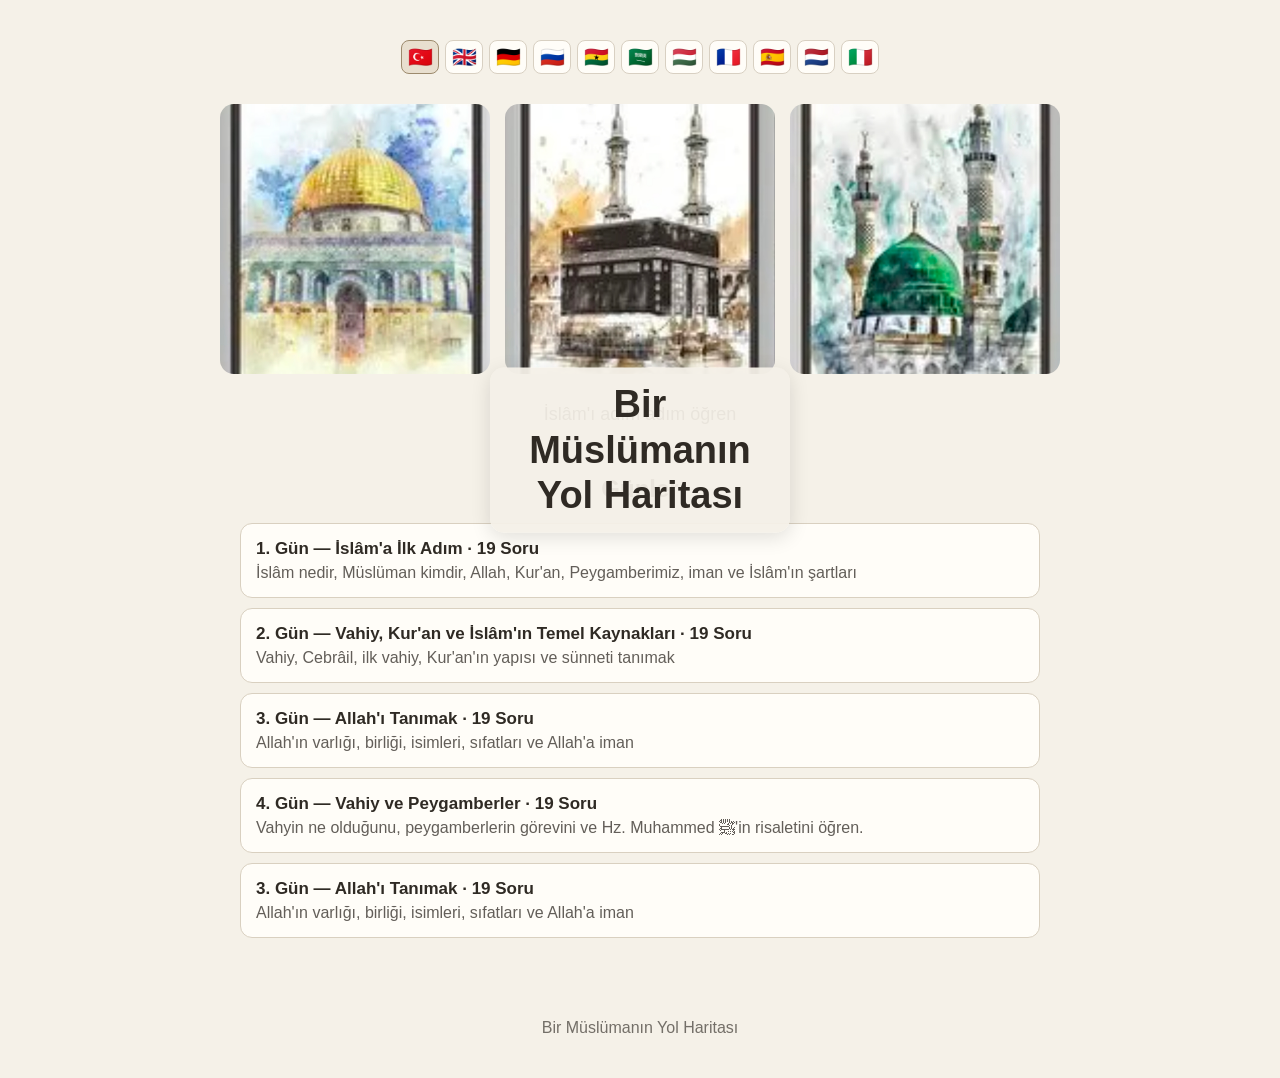
==== commit 85f96e2e: "Update index.html" ====
--- a/index.html
+++ b/index.html
@@ -50,9 +50,28 @@
       ></div>
 
 
-      <!-- KUTSAL MEKÂNLAR -->
+      <!-- =========================================
+           KUTSAL MEKÂNLAR
+           SIRA:
+           MESCİD-İ AKSÂ → KÂBE → MESCİD-İ NEBEVÎ
+      ========================================== -->
 
       <div class="holy-sites">
+
+
+        <!-- MESCİD-İ AKSÂ -->
+
+        <div
+          class="holy-site holy-site-aqsa"
+        >
+
+          <img
+            src="Images/Aksa.jpg"
+            alt="Mescid-i Aksâ"
+            loading="eager"
+          >
+
+        </div>
 
 
         <!-- KÂBE -->
@@ -70,21 +89,6 @@
         </div>
 
 
-        <!-- MESCİD-İ AKSÂ -->
-
-        <div
-          class="holy-site holy-site-aqsa"
-        >
-
-          <img
-            src="Images/Aksa.jpg"
-            alt="Mescid-i Aksâ"
-            loading="eager"
-          >
-
-        </div>
-
-
         <!-- MESCİD-İ NEBEVÎ -->
 
         <div
@@ -99,19 +103,22 @@
 
         </div>
 
-
-        <!-- BAŞLIK -->
-
-        <div class="roadmap-title">
-
-          <div>
-            Bir Müslümanın
-          </div>
-
-          <div>
-            Yol Haritası
-          </div>
-
+      </div>
+
+
+      <!-- =========================================
+           BAŞLIK
+           RESİMLERİN ALTINDA
+      ========================================== -->
+
+      <div class="roadmap-title">
+
+        <div>
+          Bir Müslümanın
+        </div>
+
+        <div>
+          Yol Haritası
         </div>
 
       </div>
@@ -126,7 +133,9 @@
     </header>
 
 
-    <!-- GÜNLER -->
+    <!-- =========================================
+         GÜNLER
+    ========================================== -->
 
     <section class="days-section">
 
--- a/style.css
+++ b/style.css
@@ -37,7 +37,7 @@
 
 .home-header {
   text-align: center;
-  padding: 20px 12px 10px;
+  padding: 40px 12px 10px;
 }
 
 
@@ -88,7 +88,7 @@
 .holy-sites {
   position: relative;
   width: min(100%, 900px);
-  margin: 20px auto;
+  margin: 30px auto;
   display: flex;
   justify-content: center;
   align-items: center;
@@ -96,8 +96,8 @@
 }
 
 .holy-site {
-  width: 25%;
-  max-width: 220px;
+  width: 50%;
+  max-width: 270px;
   overflow: hidden;
   border-radius: 14px;
 }
@@ -105,7 +105,7 @@
 .holy-site img {
   display: block;
   width: 100%;
-  height: 180px;
+  height: 270px;
   object-fit: cover;
 }
 
@@ -494,7 +494,7 @@
   }
 
   .holy-site img {
-    height: 115px;
+    height: 200px;
   }
 
   .roadmap-title {
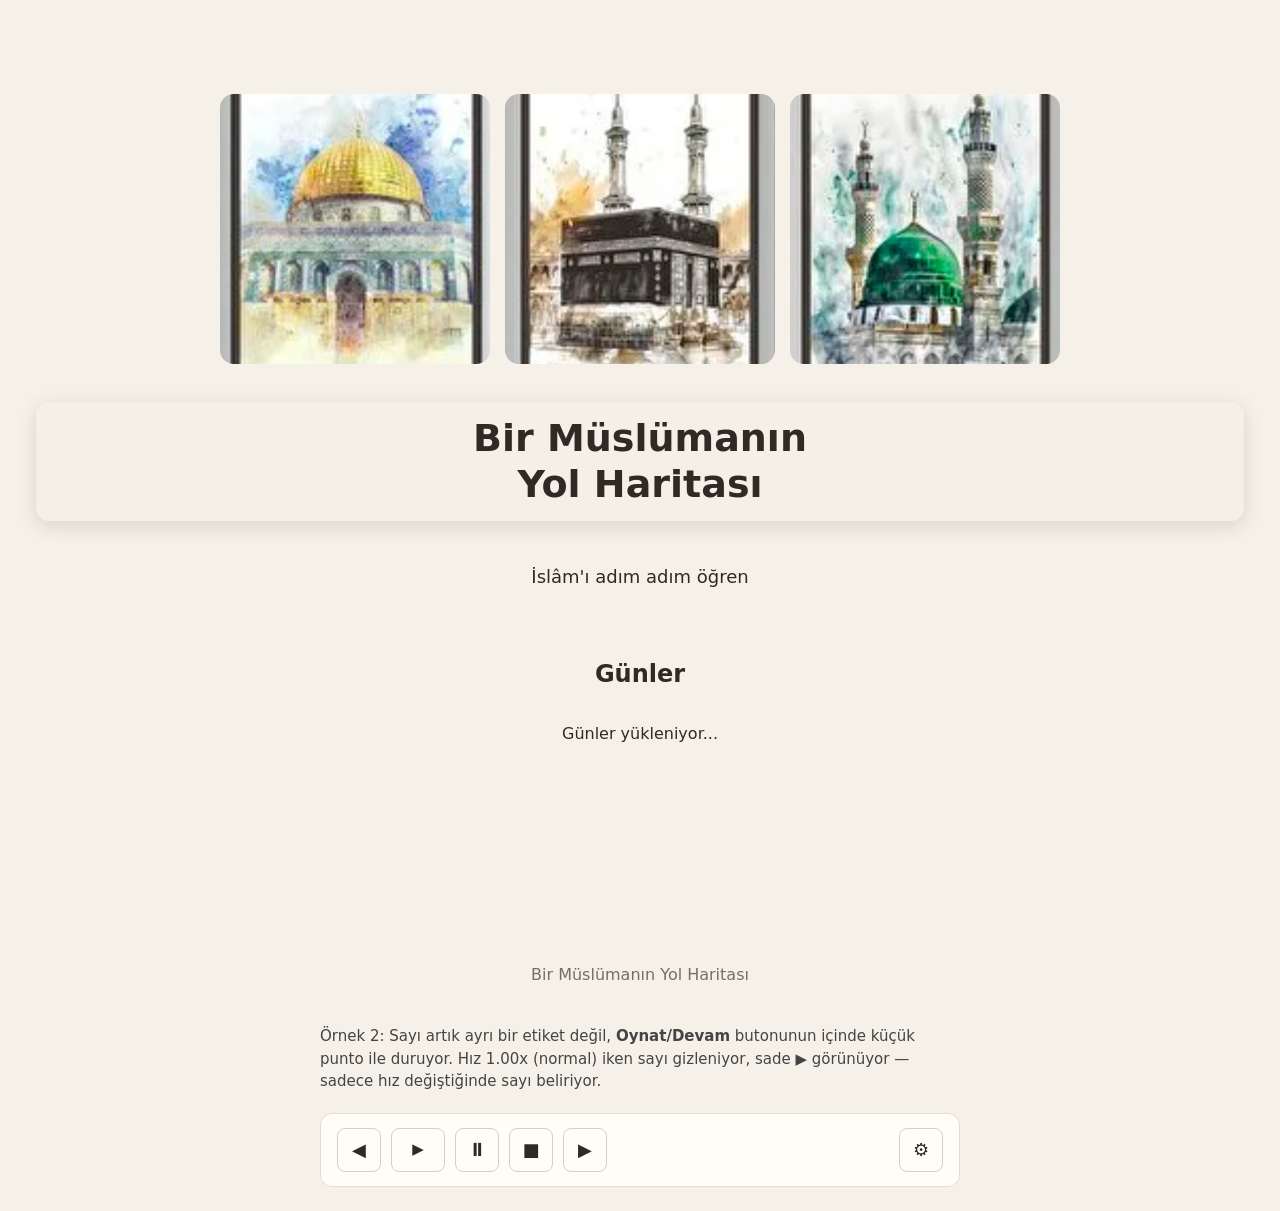
==== commit 836e69a0: "Add HTML structure for speed control example" ====
--- a/index.html
+++ b/index.html
@@ -232,3 +232,167 @@
 </body>
 
 </html>
+<!DOCTYPE html>
+<html lang="tr">
+<head>
+<meta charset="UTF-8">
+<title>Hız Göstergesi Örneği 2 - Play Buton İçinde</title>
+<style>
+  body {
+    font-family: system-ui, -apple-system, sans-serif;
+    background: #f5f1e8;
+    padding: 24px;
+    margin: 0;
+  }
+
+  .note {
+    max-width: 640px;
+    margin: 0 auto 20px auto;
+    font-size: 15px;
+    color: #444;
+    line-height: 1.5;
+  }
+
+  .tts-controls {
+    max-width: 640px;
+    margin: 0 auto;
+    display: flex;
+    align-items: center;
+    gap: 10px;
+    background: #fffdf8;
+    border: 1px solid #e5ddc8;
+    border-radius: 12px;
+    padding: 14px 16px;
+    flex-wrap: wrap;
+  }
+
+  .tts-button {
+    border: 1px solid #d8d0ba;
+    background: #fffdf8;
+    border-radius: 8px;
+    width: 44px;
+    height: 44px;
+    font-size: 18px;
+    cursor: pointer;
+  }
+
+  .tts-button:hover {
+    background: #f0ead9;
+  }
+
+  .tts-pause.active {
+    background: #f4b942;
+    border-color: #d99a1f;
+  }
+
+  /* OYNAT BUTONU - hız 1.00 iken sade ▶ ikon */
+  #playBtn {
+    display: flex;
+    flex-direction: column;
+    align-items: center;
+    justify-content: center;
+    line-height: 1;
+    width: 54px;
+    height: 44px;
+    padding: 0;
+  }
+
+  #playBtn .icon {
+    font-size: 15px;
+  }
+
+  #playBtn .rate {
+    font-size: 10px;
+    font-weight: 700;
+    color: #c62828;
+    margin-top: 1px;
+  }
+
+  /* hız 1.00x iken rate satırını gizle, buton normal ▶ gibi görünsün */
+  #playBtn .rate.hidden {
+    display: none;
+  }
+
+  .settings {
+    margin-left: auto;
+  }
+</style>
+</head>
+<body>
+
+  <div class="note">
+    Örnek 2: Sayı artık ayrı bir etiket değil, <b>Oynat/Devam</b> butonunun
+    içinde küçük punto ile duruyor. Hız 1.00x (normal) iken sayı gizleniyor,
+    sade ▶ görünüyor — sadece hız değiştiğinde sayı beliriyor.
+  </div>
+
+  <div class="tts-controls">
+
+    <button class="tts-button" id="slowBtn" title="Yavaşlat">◀</button>
+
+    <button class="tts-button" id="playBtn" title="Oynat">
+      <span class="icon" id="playIcon">▶</span>
+      <span class="rate hidden" id="playRate">1.00x</span>
+    </button>
+
+    <button class="tts-button tts-pause" id="pauseBtn" title="Duraklat">⏸</button>
+    <button class="tts-button" id="stopBtn" title="Durdur">■</button>
+    <button class="tts-button" id="fastBtn" title="Hızlandır">▶</button>
+    <button class="tts-button settings" title="TTS ayarları">⚙️</button>
+  </div>
+
+<script>
+  const playIcon = document.getElementById('playIcon');
+  const playRate = document.getElementById('playRate');
+  const pauseBtn = document.getElementById('pauseBtn');
+
+  const slowRates = [1, 0.75, 0.50, 0.25];
+  const fastRates = [1, 1.25, 1.50, 1.75];
+
+  let slowLevel = 0;
+  let fastLevel = 0;
+  let paused = false;
+
+  function updateRate(rate) {
+
+    if (rate === 1) {
+      playRate.classList.add('hidden');
+      playRate.textContent = '1.00x';
+    } else {
+      playRate.classList.remove('hidden');
+      playRate.textContent = rate.toFixed(2) + 'x';
+    }
+
+  }
+
+  document.getElementById('slowBtn').addEventListener('click', () => {
+    slowLevel = (slowLevel + 1) % slowRates.length;
+    fastLevel = 0;
+    updateRate(slowRates[slowLevel]);
+  });
+
+  document.getElementById('fastBtn').addEventListener('click', () => {
+    fastLevel = (fastLevel + 1) % fastRates.length;
+    slowLevel = 0;
+    updateRate(fastRates[fastLevel]);
+  });
+
+  pauseBtn.addEventListener('click', () => {
+    paused = !paused;
+    pauseBtn.textContent = paused ? '▶' : '⏸';
+    pauseBtn.classList.toggle('active', paused);
+    // Oynat/Devam butonundaki hız etiketi olduğu gibi kalır.
+  });
+
+  document.getElementById('stopBtn').addEventListener('click', () => {
+    slowLevel = 0;
+    fastLevel = 0;
+    paused = false;
+    pauseBtn.textContent = '⏸';
+    pauseBtn.classList.remove('active');
+    updateRate(1);
+  });
+</script>
+
+</body>
+</html>
--- a/style.css
+++ b/style.css
@@ -1,4 +1,4 @@
-/* =========================================
+/* =======================================
    BİR MÜSLÜMANIN YOL HARİTASI
    STYLE.CSS
 ========================================= */
@@ -83,25 +83,39 @@
 
 /* =========================================
    KUTSAL MEKÂNLAR
+   SIRA:
+   MESCİD-İ AKSÂ → KÂBE → MESCİD-İ NEBEVÎ
 ========================================= */
 
 .holy-sites {
-  position: relative;
   width: min(100%, 900px);
-  margin: 30px auto;
+  margin: 30px auto 0;
   display: flex;
+  flex-wrap: wrap;
   justify-content: center;
-  align-items: center;
+  align-items: flex-start;
   gap: 15px;
 }
 
 .holy-site {
-  width: 50%;
+  width: calc((100% - 30px) / 3);
   max-width: 270px;
   overflow: hidden;
   border-radius: 14px;
 }
 
+.holy-site-aqsa {
+  order: 1;
+}
+
+.holy-site-kaaba {
+  order: 2;
+}
+
+.holy-site-nabawi {
+  order: 3;
+}
+
 .holy-site img {
   display: block;
   width: 100%;
@@ -109,24 +123,41 @@
   object-fit: cover;
 }
 
+
+/* =========================================
+   ANA BAŞLIK
+   RESİMLERİN ALTINDA
+========================================= */
+
 .roadmap-title {
-  position: absolute;
-  left: 50%;
-  top: 50%;
-  transform: translate(-50%, -50%);
-  width: min(75%, 300px);
+  position: static;
+  order: 4;
+
+  width: 100%;
+  margin: 38px auto 0;
   padding: 14px 18px;
+
   border-radius: 14px;
   background: rgba(245, 241, 232, 0.94);
   box-shadow: 0 5px 20px rgba(0, 0, 0, 0.12);
+
   font-size: clamp(22px, 4vw, 38px);
   font-weight: 700;
   line-height: 1.2;
-}
+  text-align: center;
+}
+
+
+/* =========================================
+   ALT AÇIKLAMA
+   BAŞLIĞIN ALTINDA
+========================================= */
 
 .home-subtitle {
-  margin: 16px 0 20px;
+  margin: 42px 0 40px;
   font-size: 18px;
+  line-height: 1.5;
+  text-align: center;
 }
 
 
@@ -491,6 +522,11 @@
 
   .holy-sites {
     gap: 6px;
+    margin-top: 25px;
+  }
+
+  .holy-site {
+    width: calc((100% - 12px) / 3);
   }
 
   .holy-site img {
@@ -498,9 +534,15 @@
   }
 
   .roadmap-title {
-    width: 70%;
-    padding: 9px;
+    width: 100%;
+    margin-top: 34px;
+    padding: 10px 9px;
     font-size: 20px;
+  }
+
+  .home-subtitle {
+    margin-top: 38px;
+    margin-bottom: 38px;
   }
 
   .navigation-main-row {
@@ -557,4 +599,4 @@
     height: 35px;
   }
 
-}
+   }
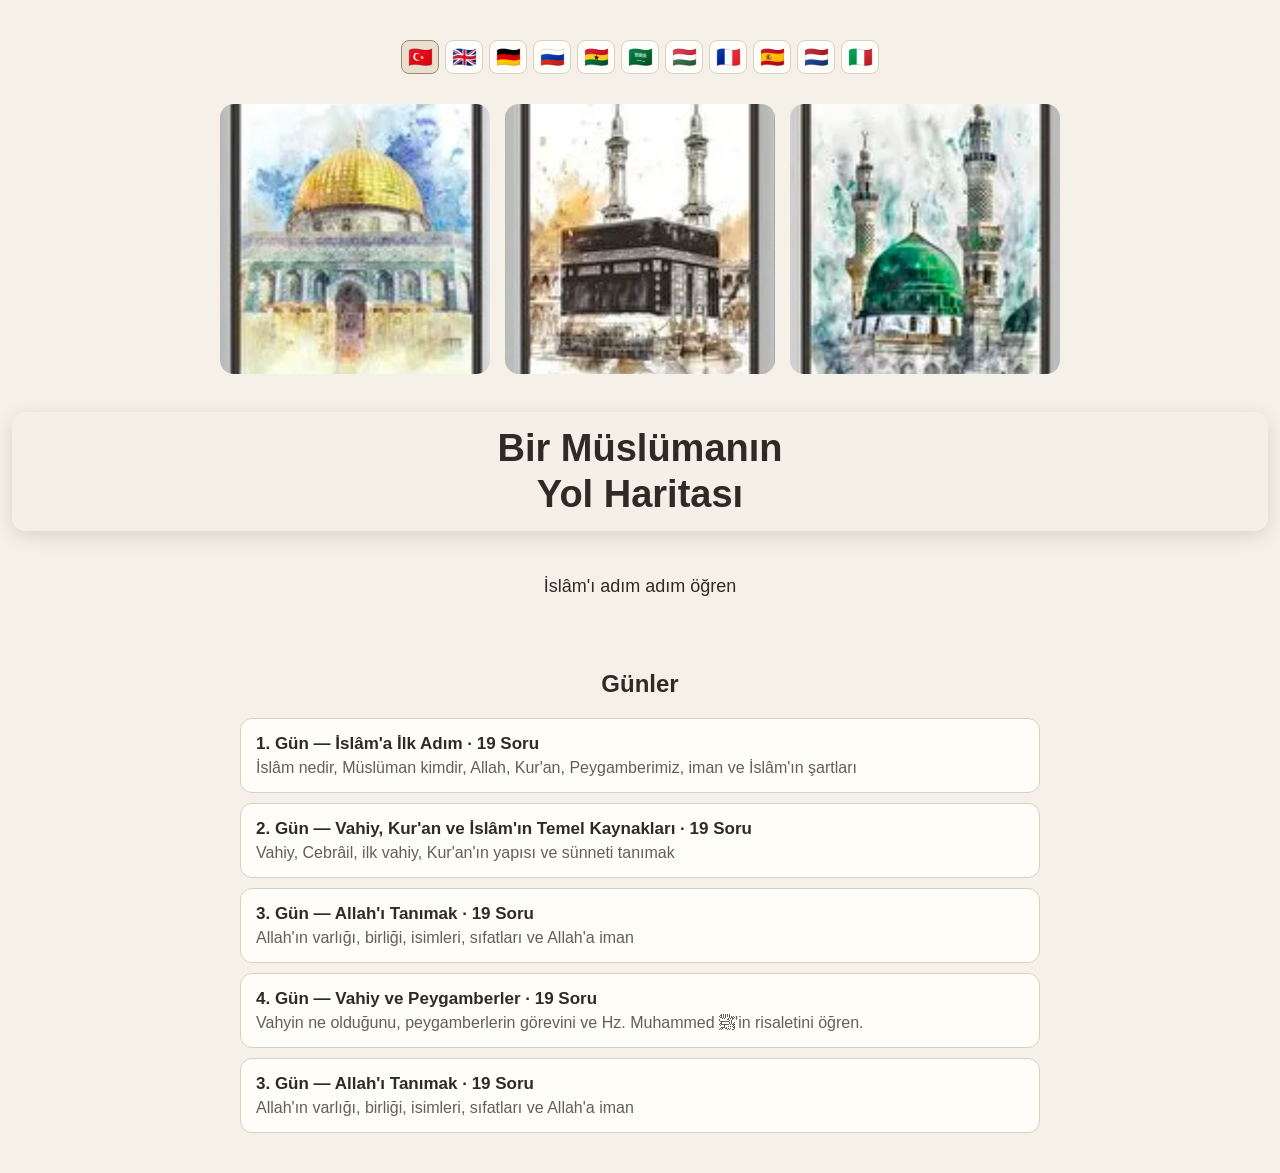
==== commit f09c1569: "Update index.html" ====
--- a/index.html
+++ b/index.html
@@ -207,16 +207,14 @@
 
   <!-- =========================================
        FOOTER
-  ========================================== -->
+  ========================================== --
 
   <footer>
 
     <p>
-      Bir Müslümanın Yol Haritası
-    </p>
+      Bir Müslümanın Yol Haritası 
 
   </footer>
-
 
 
   <!-- =========================================
@@ -228,171 +226,6 @@
     defer
   ></script>
 
-
 </body>
 
 </html>
-<!DOCTYPE html>
-<html lang="tr">
-<head>
-<meta charset="UTF-8">
-<title>Hız Göstergesi Örneği 2 - Play Buton İçinde</title>
-<style>
-  body {
-    font-family: system-ui, -apple-system, sans-serif;
-    background: #f5f1e8;
-    padding: 24px;
-    margin: 0;
-  }
-
-  .note {
-    max-width: 640px;
-    margin: 0 auto 20px auto;
-    font-size: 15px;
-    color: #444;
-    line-height: 1.5;
-  }
-
-  .tts-controls {
-    max-width: 640px;
-    margin: 0 auto;
-    display: flex;
-    align-items: center;
-    gap: 10px;
-    background: #fffdf8;
-    border: 1px solid #e5ddc8;
-    border-radius: 12px;
-    padding: 14px 16px;
-    flex-wrap: wrap;
-  }
-
-  .tts-button {
-    border: 1px solid #d8d0ba;
-    background: #fffdf8;
-    border-radius: 8px;
-    width: 44px;
-    height: 44px;
-    font-size: 18px;
-    cursor: pointer;
-  }
-
-  .tts-button:hover {
-    background: #f0ead9;
-  }
-
-  .tts-pause.active {
-    background: #f4b942;
-    border-color: #d99a1f;
-  }
-
-  /* OYNAT BUTONU - hız 1.00 iken sade ▶ ikon */
-  #playBtn {
-    display: flex;
-    flex-direction: column;
-    align-items: center;
-    justify-content: center;
-    line-height: 1;
-    width: 54px;
-    height: 44px;
-    padding: 0;
-  }
-
-  #playBtn .icon {
-    font-size: 15px;
-  }
-
-  #playBtn .rate {
-    font-size: 10px;
-    font-weight: 700;
-    color: #c62828;
-    margin-top: 1px;
-  }
-
-  /* hız 1.00x iken rate satırını gizle, buton normal ▶ gibi görünsün */
-  #playBtn .rate.hidden {
-    display: none;
-  }
-
-  .settings {
-    margin-left: auto;
-  }
-</style>
-</head>
-<body>
-
-  <div class="note">
-    Örnek 2: Sayı artık ayrı bir etiket değil, <b>Oynat/Devam</b> butonunun
-    içinde küçük punto ile duruyor. Hız 1.00x (normal) iken sayı gizleniyor,
-    sade ▶ görünüyor — sadece hız değiştiğinde sayı beliriyor.
-  </div>
-
-  <div class="tts-controls">
-
-    <button class="tts-button" id="slowBtn" title="Yavaşlat">◀</button>
-
-    <button class="tts-button" id="playBtn" title="Oynat">
-      <span class="icon" id="playIcon">▶</span>
-      <span class="rate hidden" id="playRate">1.00x</span>
-    </button>
-
-    <button class="tts-button tts-pause" id="pauseBtn" title="Duraklat">⏸</button>
-    <button class="tts-button" id="stopBtn" title="Durdur">■</button>
-    <button class="tts-button" id="fastBtn" title="Hızlandır">▶</button>
-    <button class="tts-button settings" title="TTS ayarları">⚙️</button>
-  </div>
-
-<script>
-  const playIcon = document.getElementById('playIcon');
-  const playRate = document.getElementById('playRate');
-  const pauseBtn = document.getElementById('pauseBtn');
-
-  const slowRates = [1, 0.75, 0.50, 0.25];
-  const fastRates = [1, 1.25, 1.50, 1.75];
-
-  let slowLevel = 0;
-  let fastLevel = 0;
-  let paused = false;
-
-  function updateRate(rate) {
-
-    if (rate === 1) {
-      playRate.classList.add('hidden');
-      playRate.textContent = '1.00x';
-    } else {
-      playRate.classList.remove('hidden');
-      playRate.textContent = rate.toFixed(2) + 'x';
-    }
-
-  }
-
-  document.getElementById('slowBtn').addEventListener('click', () => {
-    slowLevel = (slowLevel + 1) % slowRates.length;
-    fastLevel = 0;
-    updateRate(slowRates[slowLevel]);
-  });
-
-  document.getElementById('fastBtn').addEventListener('click', () => {
-    fastLevel = (fastLevel + 1) % fastRates.length;
-    slowLevel = 0;
-    updateRate(fastRates[fastLevel]);
-  });
-
-  pauseBtn.addEventListener('click', () => {
-    paused = !paused;
-    pauseBtn.textContent = paused ? '▶' : '⏸';
-    pauseBtn.classList.toggle('active', paused);
-    // Oynat/Devam butonundaki hız etiketi olduğu gibi kalır.
-  });
-
-  document.getElementById('stopBtn').addEventListener('click', () => {
-    slowLevel = 0;
-    fastLevel = 0;
-    paused = false;
-    pauseBtn.textContent = '⏸';
-    pauseBtn.classList.remove('active');
-    updateRate(1);
-  });
-</script>
-
-</body>
-</html>
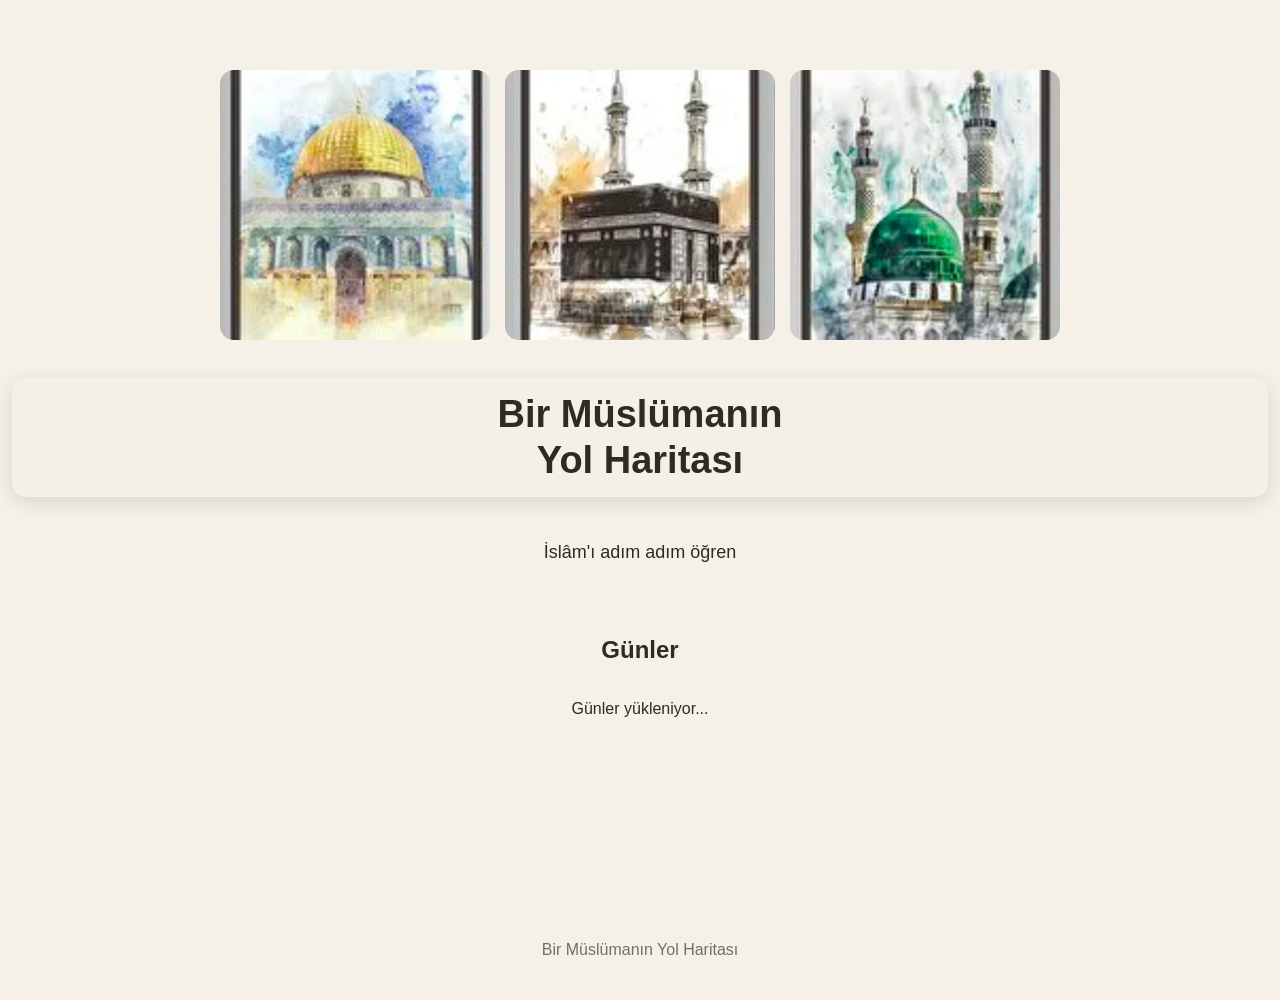
==== commit b8dce1a7: "Remove JavaScript section and update footer Removed JavaScript section and cleaned up footer." ====
--- a/index.html
+++ b/index.html
@@ -207,25 +207,15 @@
 
   <!-- =========================================
        FOOTER
-  ========================================== --
+  ========================================== -->
 
   <footer>
 
     <p>
-      Bir Müslümanın Yol Haritası 
+      Bir Müslümanın Yol Haritası
+    </p>
 
   </footer>
 
 
-  <!-- =========================================
-       JAVASCRIPT
-  ========================================== -->
-
-  <script
-    src="app.js"
-    defer
-  ></script>
-
-</body>
-
-</html>
+  <!-- ==============================
--- a/style.css
+++ b/style.css
@@ -1,7 +1,7 @@
-/* =======================================
+/* ===================================
    BİR MÜSLÜMANIN YOL HARİTASI
    STYLE.CSS
-========================================= */
+======================================= */
 
 * {
   box-sizing: border-box;
@@ -398,6 +398,28 @@
 
 .tts-play {
   font-size: 18px;
+  display: inline-flex;
+  flex-direction: column;
+  align-items: center;
+  justify-content: center;
+  line-height: 1;
+  width: 54px;
+  height: 44px;
+}
+
+.tts-play-icon {
+  font-size: 15px;
+}
+
+.tts-play-rate {
+  font-size: 11px;
+  font-weight: 700;
+  color: #c62828;
+  margin-top: 2px;
+}
+
+.tts-play-rate.hidden {
+  display: none;
 }
 
 .tts-pause {
@@ -572,6 +594,11 @@
     height: 38px;
   }
 
+  .tts-play {
+    width: 44px;
+    height: 44px;
+  }
+
   .language-button {
     width: 35px;
     height: 32px;
@@ -599,4 +626,9 @@
     height: 35px;
   }
 
-   }
+  .tts-play {
+    width: 40px;
+    height: 40px;
+  }
+
+}
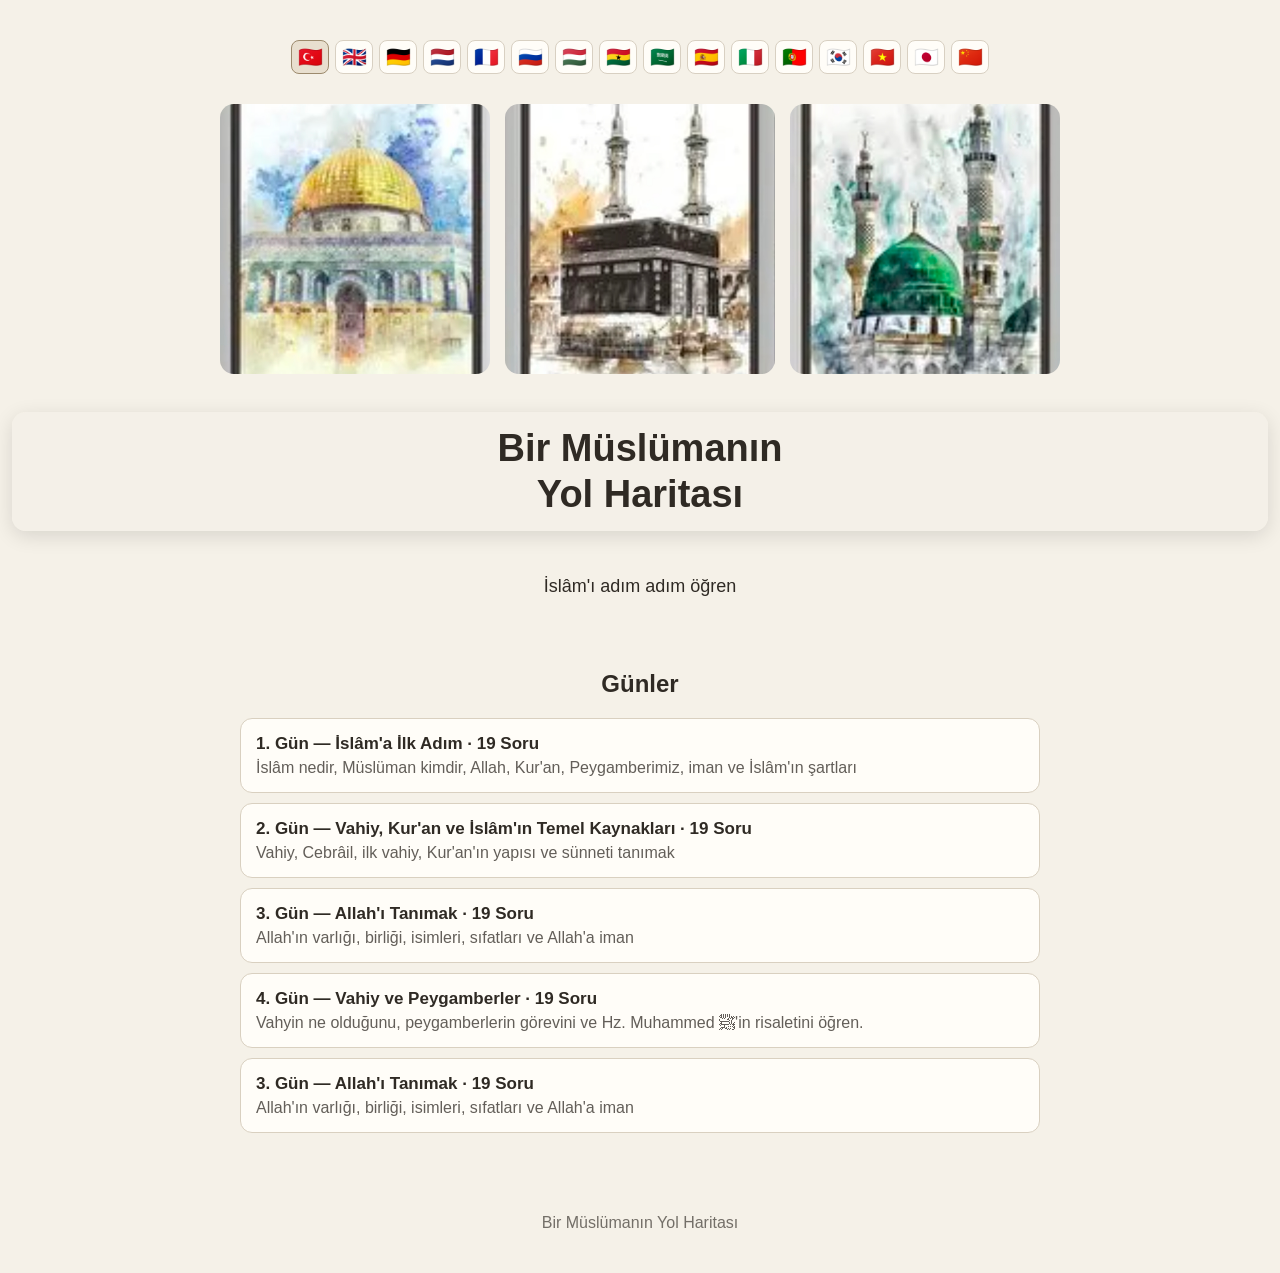
==== commit 12c354a7: "Update index.html" ====
--- a/index.html
+++ b/index.html
@@ -218,4 +218,15 @@
   </footer>
 
 
-  <!-- ==============================
+  <!-- =========================================
+       JAVASCRIPT
+  ========================================== -->
+
+  <script
+    src="app.js"
+    defer
+  ></script>
+
+</body>
+
+</html>
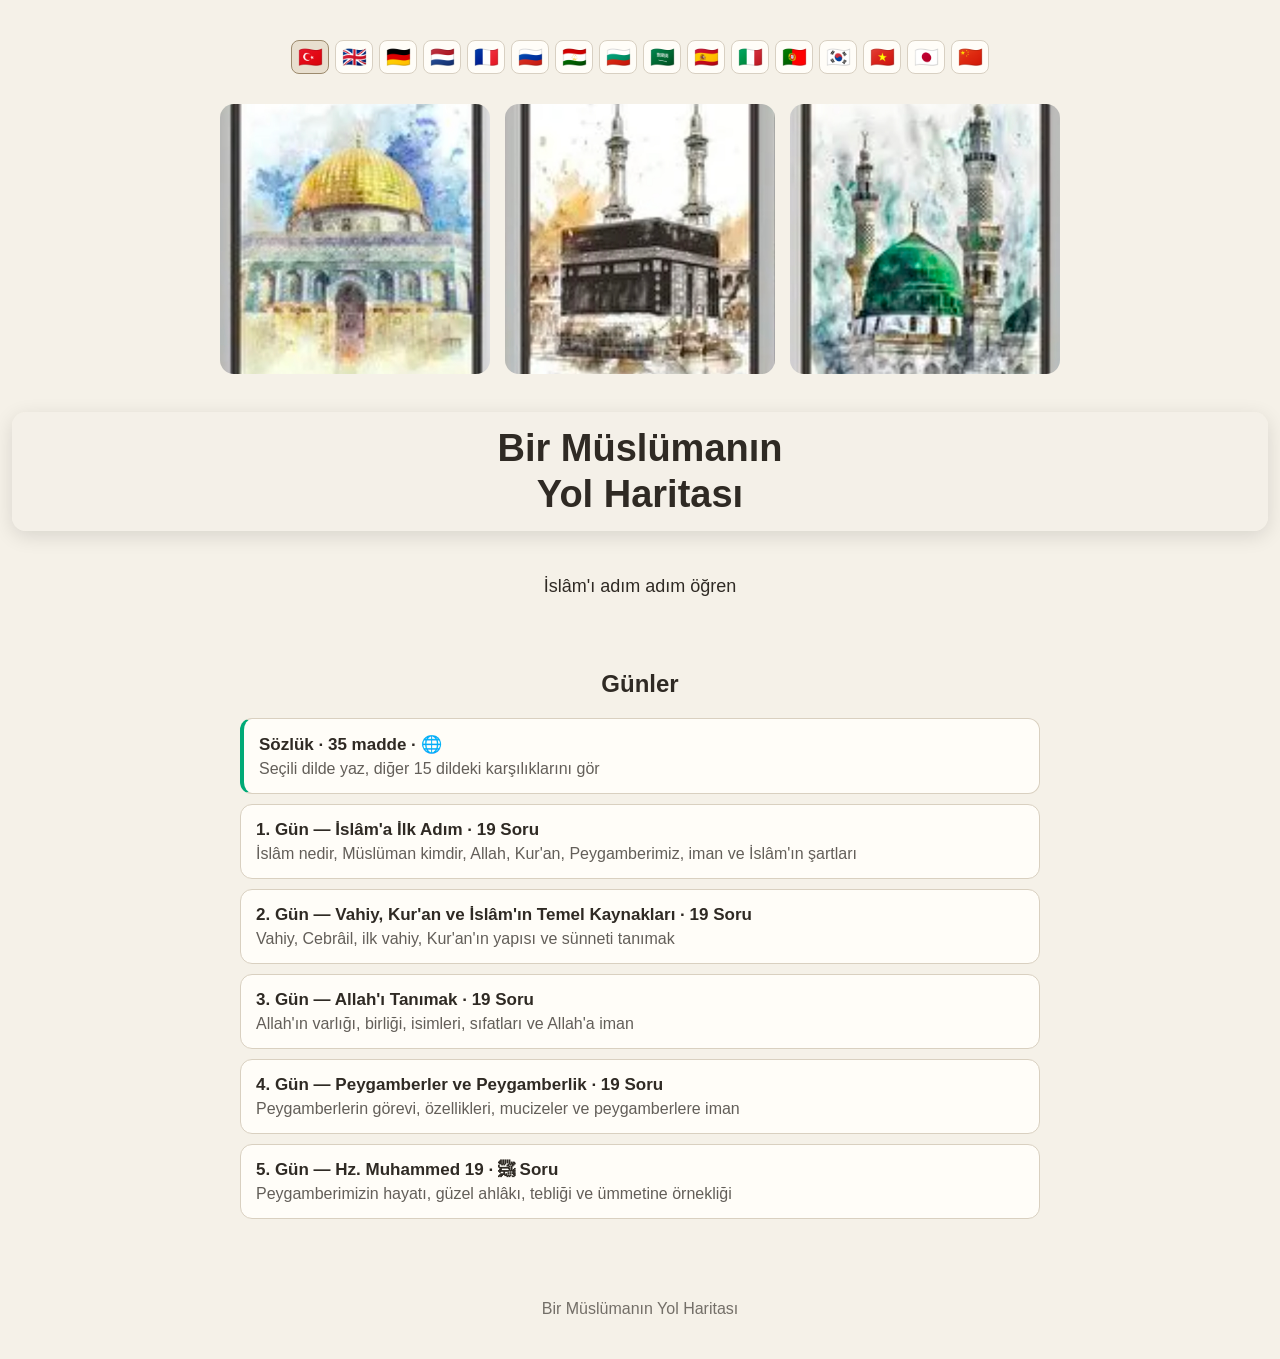
==== commit 3f8eb64f: "Update language information from 11 to 16 languages" ====
--- a/index.html
+++ b/index.html
@@ -12,7 +12,7 @@
 
   <meta
     name="description"
-    content="Bir Müslümanın Yol Haritası — 11 Dilde İslami Bilgi"
+    content="Bir Müslümanın Yol Haritası — 16 Dilde İslami Bilgi"
   >
 
   <meta
@@ -41,7 +41,7 @@
 
     <header class="home-header">
 
-      <!-- 11 DİL -->
+      <!-- 16 DİL -->
 
       <div
         id="home-language-selector"
--- a/style.css
+++ b/style.css
@@ -1,4 +1,4 @@
-/* ===================================
+/* ==================================
    BİR MÜSLÜMANIN YOL HARİTASI
    STYLE.CSS
 ======================================= */
@@ -431,8 +431,7 @@
 }
 
 .tts-slow,
-.tts-fast,
-.tts-very-fast {
+.tts-fast {
   font-size: 14px;
 }
 
@@ -589,9 +588,9 @@
   }
 
   .tts-button {
-    width: 38px;
-    min-width: 38px;
-    height: 38px;
+    width: 44px;
+    min-width: 44px;
+    height: 44px;
   }
 
   .tts-play {
@@ -632,3 +631,35 @@
   }
 
 }
+.dictionary-search-wrap { margin: 12px 0 16px; }
+.dictionary-search-input {
+  width: 100%;
+  padding: 12px 14px;
+  font-size: 1rem;
+  border-radius: 12px;
+  border: 1px solid #ccc;
+  box-sizing: border-box;
+}
+.dictionary-subtitle { opacity: .85; margin: 0 0 10px; }
+.dictionary-status { min-height: 1.2em; margin: 0 0 10px; opacity: .8; font-size: .92rem; }
+.dictionary-main-word { font-size: 1.45rem; font-weight: 700; margin-bottom: 8px; cursor: pointer; }
+.dictionary-row {
+  display: grid;
+  grid-template-columns: auto minmax(90px, 140px) 1fr;
+  gap: 8px;
+  padding: 8px 0;
+  border-bottom: 1px solid rgba(0,0,0,.06);
+  cursor: pointer;
+}
+.dictionary-online { border: 1px solid rgba(20,140,90,.35); }
+.dictionary-badge {
+  display: inline-block;
+  margin-top: 6px;
+  padding: 2px 8px;
+  border-radius: 999px;
+  font-size: .75rem;
+  background: rgba(20,140,90,.12);
+}
+.dictionary-wiki { margin: 10px 0 0; line-height: 1.45; opacity: .9; font-size: .95rem; }
+.dictionary-card-home { border-left: 4px solid #0a7; }
+.tts-button.tts-mic.listening { outline: 2px solid #e11; border-radius: 999px; }
